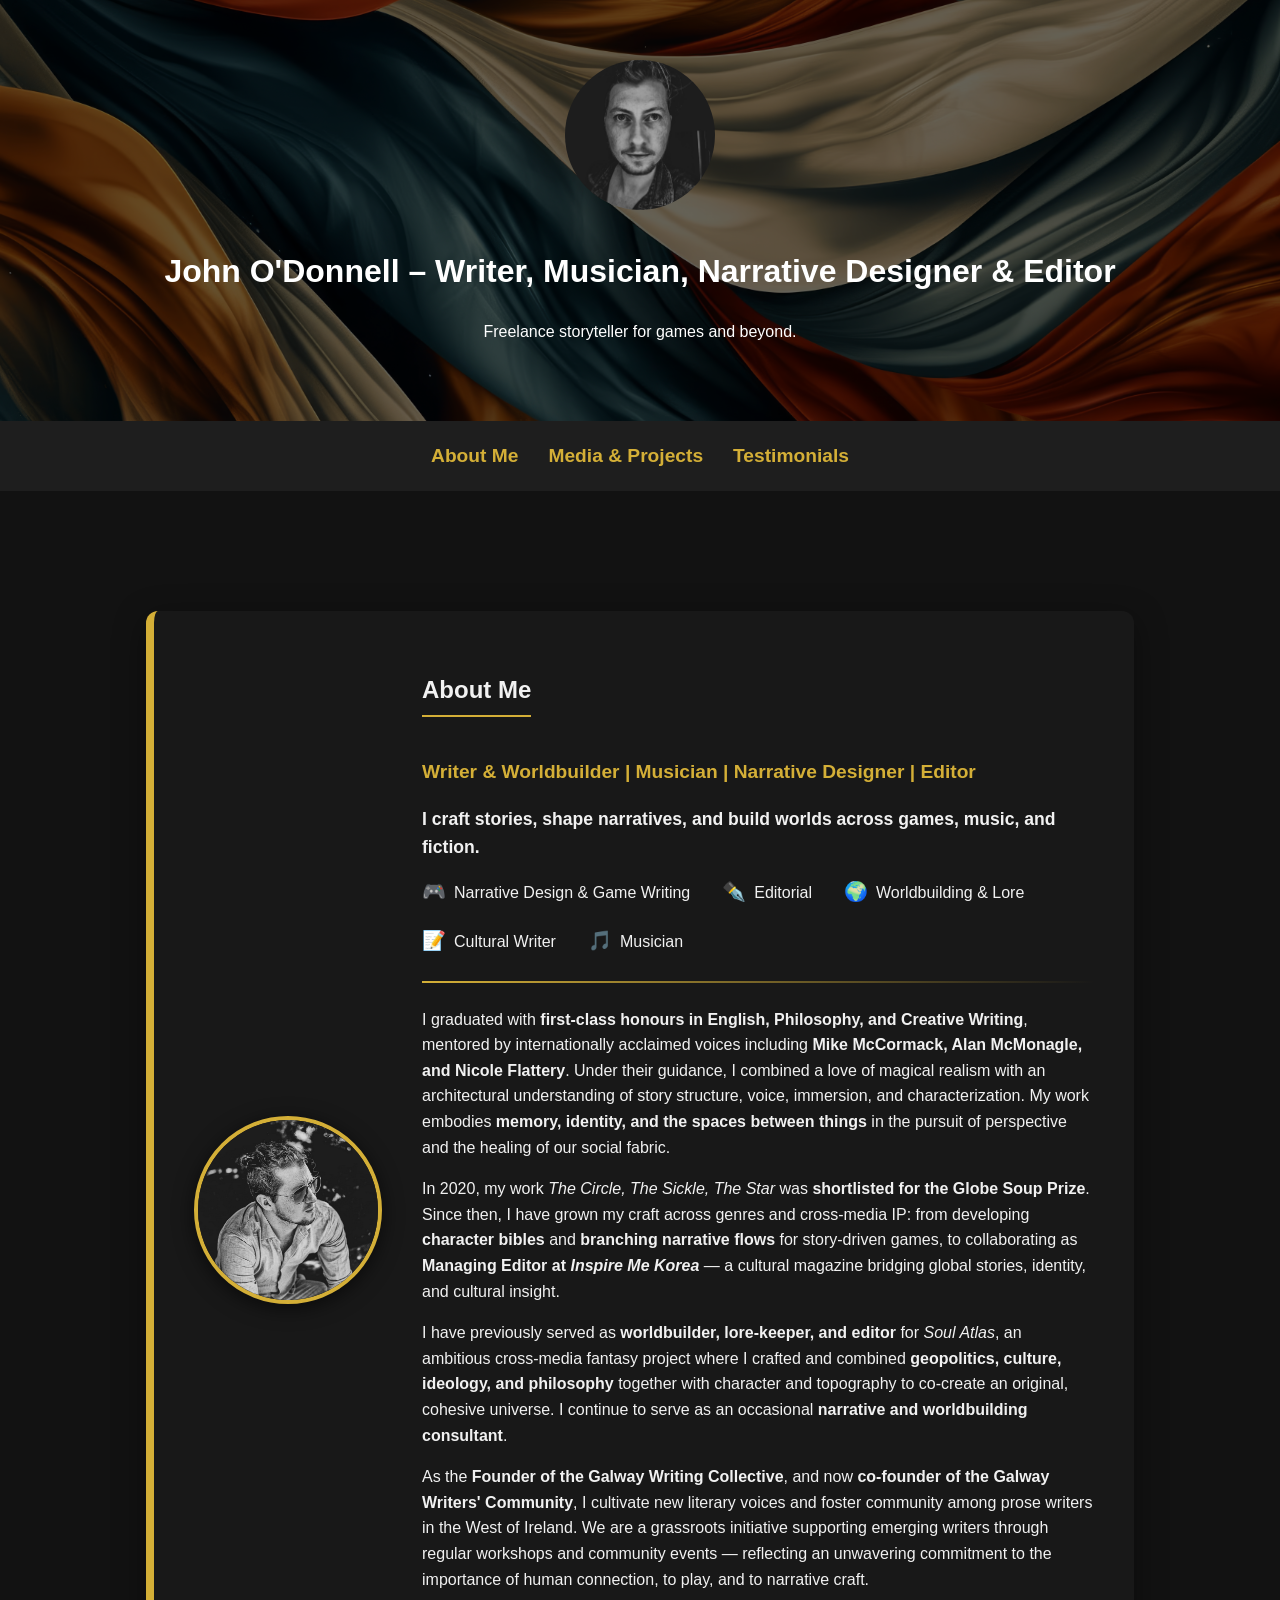
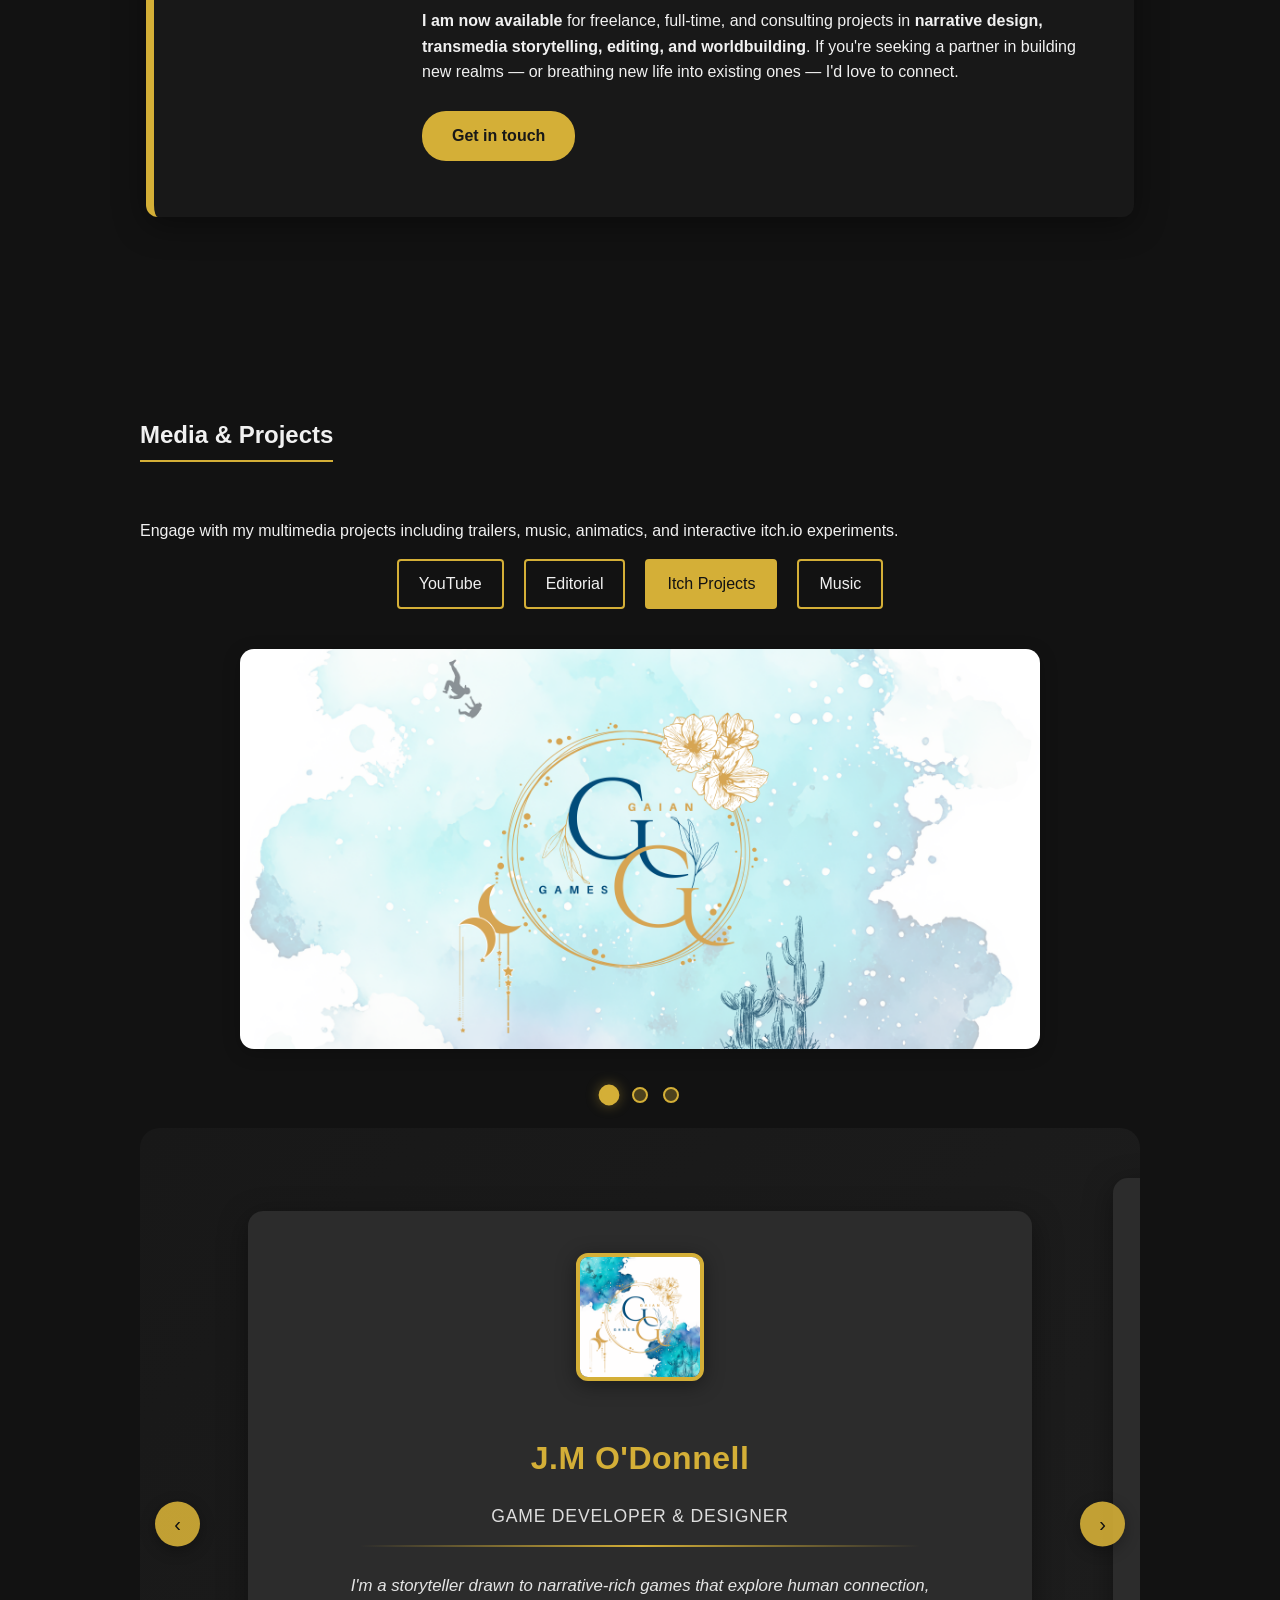
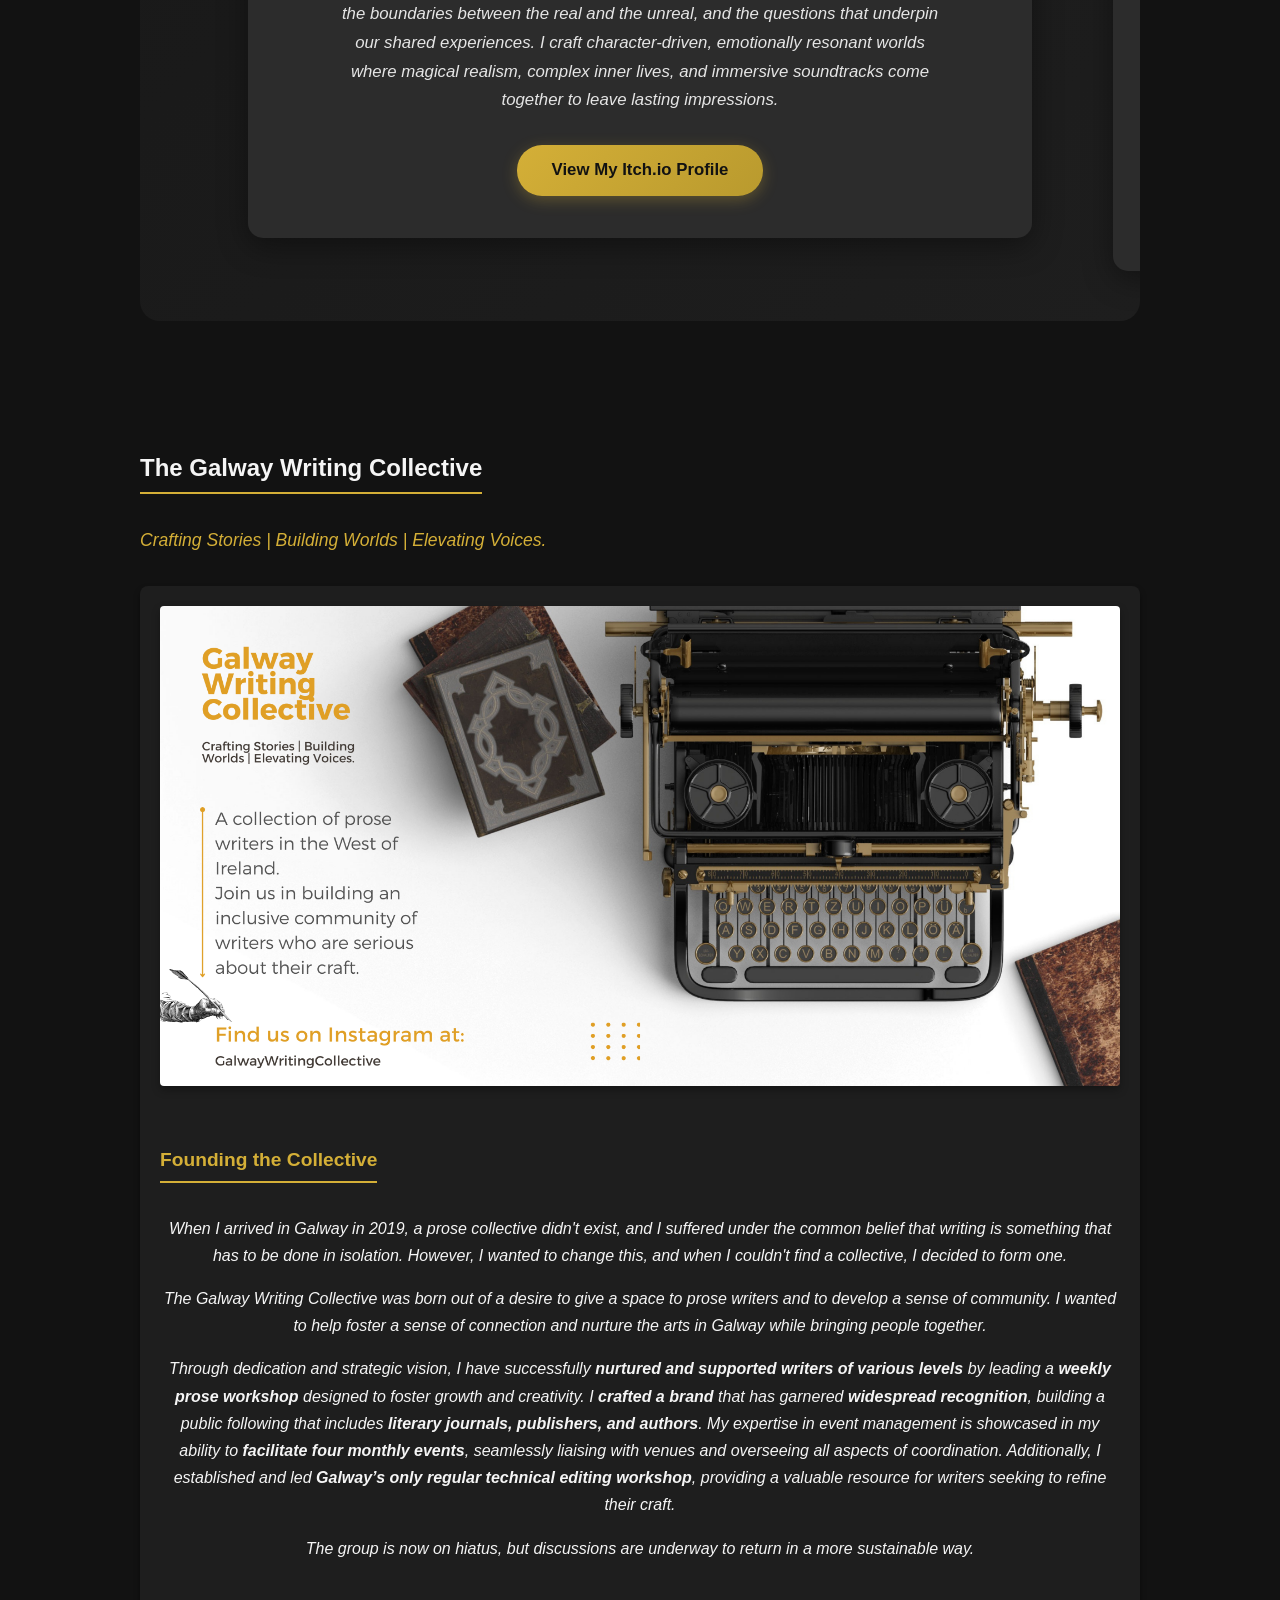
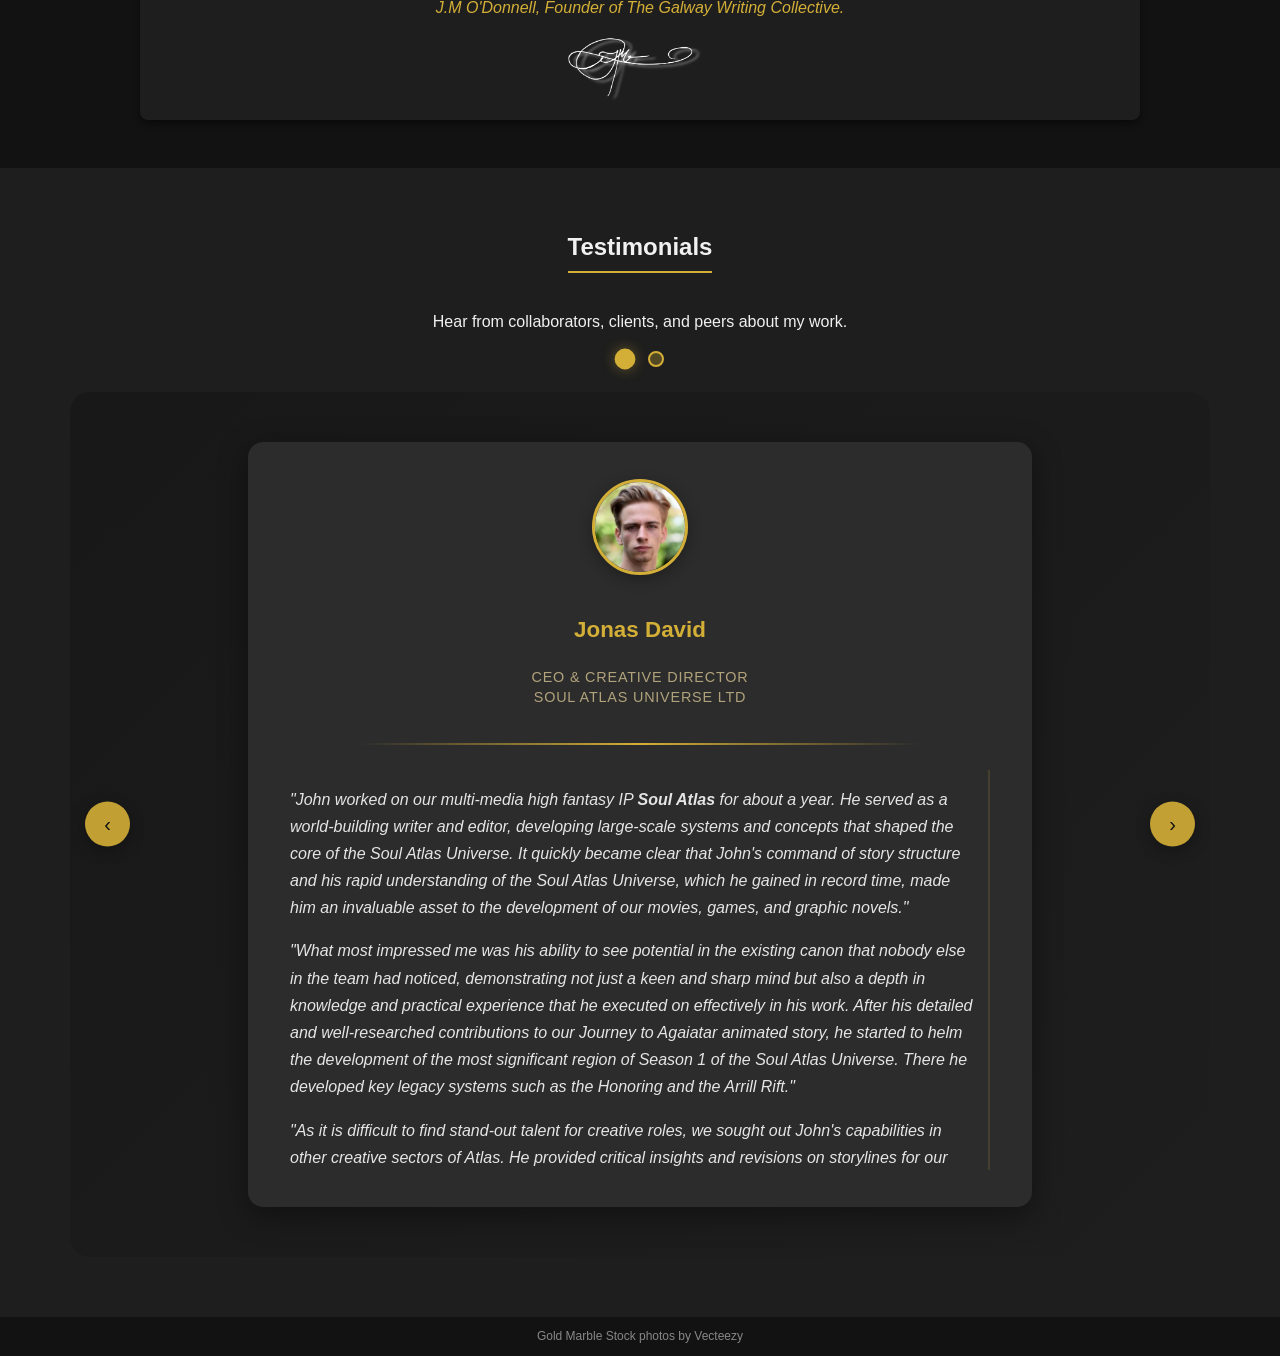
==== index.html @ 4e425b6d "Update index.html" ====
<!DOCTYPE html>
<html lang="en">
<head>
  <link rel="stylesheet" href="styles.css">
  <meta charset="UTF-8">
  <meta name="viewport" content="width=device-width, initial-scale=1">
  <title>John's Creative Portfolio</title>
  <!-- You can add a favicon here if desired -->
  <style>
    /* Global Styles */
    body {
      margin: 0;
      font-family: "Helvetica Neue", Helvetica, Arial, sans-serif;
      background-color: #121212;
      color: #f1f1f1;
      line-height: 1.6;
    }
    a {
      color: #d4af37; /* Gold accent */
      text-decoration: none;
    }
    a:hover {
      text-decoration: underline;
    }
    header {
      background: url('Images/H1.jpeg') no-repeat center center/cover;
      padding: 60px 20px;
      text-align: center;
      color: #fff;
      position: relative;
    }
    header::after {
      content: '';
      display: block;
      position: absolute;
      top: 0;
      right: 0;
      bottom: 0;
      left: 0;
      background: rgba(0,0,0,0.6);
    }
    header h1, header p {
      position: relative;
      z-index: 1;
    }
    nav {
      display: flex;
      justify-content: center;
      gap: 30px;
      padding: 20px;
      background-color: #1e1e1e;
    }
    nav a {
      font-size: 1.2em;
      font-weight: bold;
    }
    section {
      padding: 60px 20px;
    }
    .container {
      max-width: 1000px;
      margin: auto;
    }
    h2 {
      text-align: center;
      margin-bottom: 40px;
      border-bottom: 2px solid #d4af37;
      display: inline-block;
      padding-bottom: 5px;
    }
    /* Grid for showcasing projects */
    .grid {
      display: grid;
      grid-template-columns: repeat(auto-fit, minmax(300px, 1fr));
      gap: 20px;
    }
    .card {
      background-color: #1e1e1e;
      padding: 20px;
      border-radius: 8px;
      box-shadow: 0 4px 6px rgba(0,0,0,0.4);
    }
    .card img {
      max-width: 100%;
      border-radius: 4px;
    }
    /* Tabs for project filtering */
    .tab-container {
      display: flex;
      justify-content: center;
      gap: 20px;
      margin-bottom: 40px;
    }
    .tab {
      padding: 10px 20px;
      border: 2px solid #d4af37;
      border-radius: 4px;
      cursor: pointer;
      background-color: transparent;
    }
    .tab.active {
      background-color: #d4af37;
      color: #121212;
    }
    /* Music section */
    .music {
      text-align: center;
    }
    /* Responsive adjustments */
    @media(max-width: 600px) {
      nav {
        flex-direction: column;
      }
    }
  </style>
</head>
<body>

  <!-- Hero Section -->
  <header>
    <div class="header-content">
      <img src="Images/Headshot3.jpg" alt="John O'Donnell" class="header-photo">
      <div class="text-container">
        <h1>John O'Donnell – Writer, Musician, Narrative Designer & Editor</h1>
        <p>Freelance storyteller for games and beyond.</p>
      </div>
    </div>
  </header>

    <!-- Navigation Menu -->
  <nav>
    <a href="#about-me">About Me</a>
    <a href="#projects">Media & Projects</a>
    <a href="#testimonials">Testimonials</a>
  </nav>

      <!-- Writing Section -->
  

  <!-- Narrative Design Section -->
  

   <!-- Editing Section -->
  

   <!-- About Me Section -->
<section id="about-me">
  <div class="about-container">
    <div class="about-card">
      <div class="about-photo">
        <img src="Images/Headshot2.png" alt="John O'Donnell">
      </div>
      <div class="about-content">
        <h2>
          About Me
        </h2>
        <div class="about-tagline">Writer & Worldbuilder | Musician | Narrative Designer | Editor</div>
        <p class="about-intro">
          <strong>I craft stories, shape narratives, and build worlds across games, music, and fiction.</strong>
        </p>
        <ul class="about-list">
          <li><span class="about-icon">🎮</span> Narrative Design & Game Writing</li>
          <li><span class="about-icon">✒️</span> Editorial</li>
          <li><span class="about-icon">🌍</span> Worldbuilding & Lore</li>
          <li><span class="about-icon">📝</span> Cultural Writer</li>
          <li><span class="about-icon">🎵</span> Musician</li>
        </ul>
        <hr class="about-divider">
            
            

<p>I graduated with <strong>first-class honours in English, Philosophy, and Creative Writing</strong>, mentored by internationally acclaimed voices including <strong>Mike McCormack, Alan McMonagle, and Nicole Flattery</strong>. Under their guidance, I combined a love of magical realism with an architectural understanding of story structure, voice, immersion, and characterization. My work embodies <strong>memory, identity, and the spaces between things</strong> in the pursuit of perspective and the healing of our social fabric.</p>

<p>In 2020, my work <em>The Circle, The Sickle, The Star</em> was <strong>shortlisted for the Globe Soup Prize</strong>. Since then, I have grown my craft across genres and cross-media IP: from developing <strong>character bibles</strong> and <strong>branching narrative flows</strong> for story-driven games, to collaborating as <strong>Managing Editor at <em>Inspire Me Korea</em></strong> — a cultural magazine bridging global stories, identity, and cultural insight.</p>

<p>I have previously served as <strong>worldbuilder, lore-keeper, and editor</strong> for <em>Soul Atlas</em>, an ambitious cross-media fantasy project where I crafted and combined <strong>geopolitics, culture, ideology, and philosophy</strong> together with character and topography to co-create an original, cohesive universe. I continue to serve as an occasional <strong>narrative and worldbuilding consultant</strong>.</p>

<p>As the <strong>Founder of the Galway Writing Collective</strong>, and now <strong>co-founder of the Galway Writers' Community</strong>, I cultivate new literary voices and foster community among prose writers in the West of Ireland. We are a grassroots initiative supporting emerging writers through regular workshops and community events — reflecting an unwavering commitment to the importance of human connection, to play, and to narrative craft.</p>

<p><strong>I am now available</strong> for freelance, full-time, and consulting projects in <strong>narrative design, transmedia storytelling, editing, and worldbuilding</strong>. If you're seeking a partner in building new realms — or breathing new life into existing ones — I'd love to connect.</p>
            <p><a href="mailto:jmvodonnell@gmail.com?subject=Collaboration Inquiry&body=Hi, I'd like to discuss..." class="cta-btn">Get in touch</a></p>
      </div>
    </div>
  </div>
</section>


  <!-- Media & Projects Section -->
<section id="projects">
  <div class="container">
    <h2>Media & Projects</h2>
    <p>Engage with my multimedia projects including trailers, music, animatics, and interactive itch.io experiments.</p>
  
      
    <!-- Tabs for filtering different project types -->
    <div class="tab-container">
      <div class="tab" data-target="youtube">YouTube</div>
      <div class="tab" data-target="editorial">Editorial</div>
      <div class="tab active" data-target="itch">Itch Projects</div>
      <div class="tab" data-target="music">Music</div>
    </div>

    
    

    <!-- Editorial Tab (Hidden by default) -->

<div id="editorial" style="display:none;">
  <div class="editorial-container">
    <div class="editorial-header">
      <h3>Published Works</h3>
      <p class="editorial-subtitle">— Featured articles and magazine contributions —</p>
    </div>
    
    <div class="magazine-rack">
      <!-- Publication 1 -->
      <div class="publication-card">
        <div class="publication-cover">
          <!-- Use a screenshot of your PDF's first page as the cover image -->
          <img src="Images/cafe" alt="Inspire Me Korea Feature" class="cover-image">
          <div class="cover-overlay">
            <span class="view-label">Click to Read</span>
          </div>
        </div>
        <div class="publication-info">
          <h4 class="publication-title">Cultural Insights</h4>
          <p class="publication-magazine">Inspire Me Korea</p>
          <p class="publication-date">2023 Issue</p>
          <p class="publication-excerpt">
            The Cafe Aficionado's Guide to Seoul.
          </p>
          <button class="read-btn" onclick="openPDFModal('https://drive.google.com/file/d/1nbLS0eVukHPrJKzOXMxUZUkrJGcWK3Kp/view')">
            Read Article
          </button>
        </div>
      </div>
      
      <!-- Publication 2 -->
      <div class="publication-card">
        <div class="publication-cover">
          <img src="Images/kpop.png" alt="Magazine Feature" class="cover-image">
          <div class="cover-overlay">
            <span class="view-label">Click to Read</span>
          </div>
        </div>
        <div class="publication-info">
          <h4 class="publication-title">Feature Article</h4>
          <p class="publication-magazine">Inspire Me Korea</p>
          <p class="publication-date">2023 Issue</p>
          <p class="publication-excerpt">
            Exploring Beyond K-POP: A Deep Dive Into Seoul's Modern Music Scene.
          </p>
          <button class="read-btn" onclick="openPDFModal('https://drive.google.com/file/d/1iM7bk5YpftJVKg1hq2mKUd3YoQTS1yja/view')">
            Read Article
          </button>
        </div>
      </div>
      
      <!-- Add more publications as needed -->
    </div>
  </div>
</div>


    
    <!-- Music Tab (Hidden by default) -->
<div id="music" style="display:none;">
  <div class="music-player-container">
    <div class="music-header">
      <h3>Zero Point Natives</h3>
      <a href="https://zeropointnatives.bandcamp.com/" target="_blank" class="bandcamp-link">
        <span>🎵</span>
        <span>Listen on Bandcamp</span>
      </a>
    </div>
    
    <div class="music-player">
      <div class="track-info">
        <div class="album-art" id="albumArt"></div>
        <div class="track-details">
          <div class="track-title" id="trackTitle">Elysium Fields</div>
          <div class="artist-name">J.M O'Donnell</div>
          <div class="track-genre">Electronic • Atmospheric • Video Game Music</div>
        </div>
      </div>
      
      <div class="progress-container">
        <div class="progress-bar" id="progressBar">
          <div class="progress" id="progress"></div>
        </div>
        <div class="time-display">
          <span id="currentTime">0:00</span>
          <span id="duration">0:00</span>
        </div>
      </div>
      
      <div class="controls">
        <button class="control-btn" id="prevBtn">⏮</button>
        <button class="control-btn play-btn" id="playBtn">▶</button>
        <button class="control-btn" id="nextBtn">⏭</button>
        <div class="volume-control">
          <span style="color: #d4af37;">🔊</span>
          <input type="range" class="volume-slider" id="volumeSlider" min="0" max="100" value="70">
        </div>
      </div>
      
      <div class="playlist">
        <div class="playlist-title">Tracklist</div>
        <div class="playlist-item active" data-track="0">
          <span class="playlist-number">01</span>
          <div class="playlist-track-info">
            <div class="playlist-track-title">Elysium Fields</div>
          </div>
          <span class="playlist-track-duration">3:45</span>
        </div>
      </div>
    </div>
  </div>
  
  <!-- Hidden audio element -->
  <audio id="audioPlayer">
    <source src="Music/Elysium Fields Final.wav" type="audio/wav">
    Your browser does not support the audio element.
  </audio>
</div>


    <!-- ITCH.IO SECTION -->
      <div id="itch">
        <!-- Banner stays exactly as is -->
        <div class="itch-banner-row">
          <img class="itch-banner-full" src="Images/GaiusBanner.png" alt="Gaius Banner">
        </div>
        
        <!-- NEW UNIFIED CAROUSEL -->
        <div class="itch-carousel-container">
          <!-- Dots positioned above carousel -->
          <div class="itch-carousel-dots" id="itchDots"></div>
          
          <div class="itch-unified-carousel">
            <div class="itch-carousel-track" id="itchTrack">
              
              <!-- SLIDE 1: Developer Profile -->
              <div class="itch-carousel-slide">
                <div class="itch-profile-card">
                  <div class="profile-content">
                    <img src="Images/Gaius.png" class="profile-avatar" alt="Profile Avatar">
                    <div class="profile-info">
                      <h3 class="profile-name">J.M O'Donnell</h3>
                      <p class="profile-title">Game Developer & Designer</p>
                      <div class="profile-divider"></div>
                      <p class="profile-bio">
                        I'm a storyteller drawn to narrative-rich games that explore human connection, 
                        the boundaries between the real and the unreal, and the questions that underpin 
                        our shared experiences. I craft character-driven, emotionally resonant worlds 
                        where magical realism, complex inner lives, and immersive soundtracks come 
                        together to leave lasting impressions.
                      </p>
                      <a href="https://gaiangames.itch.io/" class="profile-link-btn" target="_blank">
                        View My Itch.io Profile
                      </a>
                    </div>
                  </div>
                </div>
              </div>
              
              <!-- SLIDE 2: Honk! Industries -->
              <div class="itch-carousel-slide">
                <div class="itch-game-card">
                  <h3 class="game-title">Honk! Industries</h3>
                  <img src="Images/HonkIndustries.png" alt="HONK! Industries" class="game-image">
                  <div class="game-divider"></div>
                  <p class="game-description">
                    Welcome to HONK! Industries, the city's most trusted clandestine answer to 
                    crime and anarchy. Here, chaos is capital and absurdity reigns supreme.
                  </p>
                  <a href="https://gaiangames.itch.io/honk-industries" target="_blank" class="game-play-btn">
                    Play on itch.io
                  </a>
                </div>
              </div>
              
              <!-- SLIDE 3: The Lonely Cactus -->
              <div class="itch-carousel-slide">
                <div class="itch-game-card">
                  <h3 class="game-title">The Lonely Cactus</h3>
                  <img src="Images/Cactus.png" alt="The Lonely Cactus" class="game-image">
                  <div class="game-divider"></div>
                  <p class="game-description">
                    The Lonely Cactus is a game about a lonely cactus who just wants to have 
                    some friends. Unfortunately, the only people around are bubbles.
                  </p>
                  <a href="https://sonnyokay16.itch.io/the-lonely-cactus" target="_blank" class="game-play-btn">
                    Play on itch.io
                  </a>
                </div>
              </div>
              
              <!-- Add more game slides here as needed -->
              
            </div>
            
            <!-- Navigation arrows -->
            <button class="itch-carousel-nav prev" id="prevItch">‹</button>
            <button class="itch-carousel-nav next" id="nextItch">›</button>
          </div>
        </div>
      </div>

<!-- YouTube Projects Tab -->
<div id="youtube" style="display:none;">
  <div class="youtube-carousel-container">
    <!-- Dots positioned above carousel -->
    <div class="youtube-dots" id="youtubeDots"></div>
    
    <div class="youtube-carousel">
      <div class="youtube-track" id="youtubeTrack">
        <!-- YouTube Slide 1 -->
        <div class="youtube-slide">
          <div class="youtube-card">
            <h3>Animatics & Trailers</h3>
            <p><strong>Journey to Agaiatar Animatic Short</strong></p>
            <iframe width="100%" height="450" 
                    src="https://www.youtube.com/embed/Y5Wjfa29o9g?si=_Xd50SVSqXSweCQT" 
                    title="YouTube video player" 
                    frameborder="0" 
                    allow="accelerometer; autoplay; clipboard-write; encrypted-media; gyroscope; picture-in-picture; web-share" 
                    referrerpolicy="strict-origin-when-cross-origin" 
                    allowfullscreen>
            </iframe>
          </div>
        </div>
        
        <!-- YouTube Slide 2 -->
        <div class="youtube-slide">
          <div class="youtube-card">
            <h3>Animatics & Trailers</h3>
            <p>A cinematic look at the immersive world of <strong>Soul Atlas.</strong></p>
            <iframe width="100%" height="450" 
                    src="https://www.youtube.com/embed/u3R4_7BjgV8?si=qaILSPL4d0giJh2Q" 
                    title="YouTube video player" 
                    frameborder="0" 
                    allow="accelerometer; autoplay; clipboard-write; encrypted-media; gyroscope; picture-in-picture; web-share" 
                    referrerpolicy="strict-origin-when-cross-origin" 
                    allowfullscreen>
            </iframe>
          </div>
        </div>
        
        <!-- Add more YouTube slides here as needed -->
      </div>
      
      <!-- Navigation buttons -->
      <button class="youtube-nav prev" id="prevYoutube">‹</button>
      <button class="youtube-nav next" id="nextYoutube">›</button>
    </div>
  </div>
</div>
  
</section>



  <!-- Writing Collective Section -->
  <section id="writing-collective">
      <div class="container">   
          <h2>The Galway Writing Collective</h2>
          
          <p class="collective-motto">Crafting Stories | Building Worlds | Elevating Voices.</p> 
    
        
        <div class="grid">
          <div class="card collective-card">
            <!-- Image for the Collective -->
          <img src="Images/GWCBanner.png" alt="Galway Writing Collective Logo" class="collective-image">
          
            <div class="collective-text">
            <h3 class="collective-subheading">Founding the Collective</h3>
            <p>
          When I arrived in Galway in 2019, a prose collective didn't exist, and I suffered under the common belief that writing is something that has to be done in isolation. However, I wanted to change this, and when I couldn't find a collective, I decided to form one.
            </p>
            <p>
              The Galway Writing Collective was born out of a desire to give a space to prose writers and to develop a sense of community. I wanted to help foster a sense of connection and nurture the arts in Galway while bringing people together.
            </p>
  
            <p>
              Through dedication and strategic vision, I have successfully 
              <strong>nurtured and supported writers of various levels</strong> by leading a 
              <strong>weekly prose workshop</strong> designed to foster growth and creativity. 
              I <strong>crafted a brand</strong> that has garnered <strong>widespread recognition</strong>, 
              building a public following that includes <strong>literary journals, publishers, and authors</strong>. 
              My expertise in event management is showcased in my ability to 
              <strong>facilitate four monthly events</strong>, seamlessly liaising with venues 
              and overseeing all aspects of coordination. Additionally, I established and led 
              <strong>Galway’s only regular technical editing workshop</strong>, providing a valuable 
              resource for writers seeking to refine their craft.
            </p>

  
            <p>
              The group is now on hiatus, but discussions are underway to return in a more sustainable way.
            </p>
  
            <p class="signature-credit">J.M O'Donnell, Founder of The Galway Writing Collective.</p>
              <div class="signature-container">
                  <img src="Images/Sign1.png" alt="Signature" class="signature" style="max-width: 150px; filter: brightness(1.5);">
              </div>
          </div>
        </div>
      </div>
    </div>
  </section>



<!-- ====================================== -->
<!-- REPLACE YOUR TESTIMONIALS SECTION HTML WITH THIS -->
<!-- The key change is moving carousel-dots ABOVE the testimonials-carousel div -->
<!-- ====================================== -->

<section id="testimonials" style="background-color:#1e1e1e;">
  <div class="testimonials-container">
    <h2>Testimonials</h2>
    <p>Hear from collaborators, clients, and peers about my work.</p>
    
    <!-- DOTS NOW POSITIONED HERE - ABOVE THE CAROUSEL -->
    <div class="carousel-dots" id="carouselDots"></div>
    
    <div class="testimonials-carousel">
      <div class="testimonials-track" id="testimonialsTrack">
        <!-- Testimonial 1 -->
        <div class="testimonial-slide">
          <div class="testimonial-card">
            <img src="Images/Jonas.jpg" alt="Jonas David">
            <h3 class="testimonial-name">Jonas David</h3>
            <p class="testimonial-company">CEO & Creative Director<br>Soul Atlas Universe LTD</p>
            <div class="testimonial-divider"></div>
            <blockquote>
              <p>
                "John worked on our multi-media high fantasy IP <strong>Soul Atlas</strong> for about a year. He served as a world-building writer and editor, developing large-scale systems and concepts that shaped the core of the Soul Atlas Universe. It quickly became clear that John's command of story structure and his rapid understanding of the Soul Atlas Universe, which he gained in record time, made him an invaluable asset to the development of our movies, games, and graphic novels."
              </p>
              <p>
                "What most impressed me was his ability to see potential in the existing canon that nobody else in the team had noticed, demonstrating not just a keen and sharp mind but also a depth in knowledge and practical experience that he executed on effectively in his work. After his detailed and well-researched contributions to our <em>Journey to Agaiatar</em> animated story, he started to helm the development of the most significant region of Season 1 of the Soul Atlas Universe. There he developed key legacy systems such as the Honoring and the Arrill Rift."
              </p>
              <p>
                "As it is difficult to find stand-out talent for creative roles, we sought out John's capabilities in other creative sectors of Atlas. He provided critical insights and revisions on storylines for our upcoming movies and comic scripts, and provided critical insights on the overall story structure of our upcoming seasons. Throughout, he demonstrated a masterful and well-balanced approach between the principles of story structure, and a creative sensibility that brought a fresh and surprising approach to our world and workflow."
              </p>
              <p>
                "Even though John is not currently with us full-time, we always value the occasions when he returns — if only for a brief narrative consultation or editorial overview — bringing valuable feedback every single time."
              </p>
              <p>
                "Easily one of the most talented, dedicated, professional, and unique writers I know, John is a massive asset to any project he joins. In an industry where quantity is no substitute for quality, having someone like John on board can truly be the difference between failure and success."
              </p>
            </blockquote>
          </div>
        </div>
        
        <!-- Testimonial 2 -->
        <div class="testimonial-slide">
          <div class="testimonial-card">
            <img src="Images/Richard" alt="Richard Naughton">
            <h3 class="testimonial-name">Richard Naughton</h3>
            <p class="testimonial-company">CEO & Creative Director<br>Table Topple</p>
            <div class="testimonial-divider"></div>
            <blockquote>
              <p>"John O'Donnell has been instrumental in helping me overcome creative writing blocks on multiple projects, enabling me to effectively communicate a vision to my team."</p>
              <p>"His infectious excitement about the creative process, his repertoire of tools and his superb listening skills make him easy to recommend to anyone, at any stage of the creative writing process."</p>
              <p>"John is a force multiplier - even if you are not running into trouble, he will help you squeeze every bit of potential out of your ideas."</p>
            </blockquote>
          </div>
        </div>
     
      
      <!-- Navigation buttons -->
      <button class="carousel-nav prev" id="prevTestimonial">‹</button>
      <button class="carousel-nav next" id="nextTestimonial">›</button>
    </div>
  </div>
</section>


           
  
<footer style="text-align: center; font-size: 12px; color: #888; padding: 10px;">
  <a href="https://www.vecteezy.com/free-photos/gold-marble" style="color: #888; text-decoration: none;">
    Gold Marble Stock photos by Vecteezy
  </a>
</footer>

  
<!-- REPLACE YOUR ENTIRE <script> SECTION WITH THIS -->
<script>
document.addEventListener('DOMContentLoaded', function() {
  
  // Tab Switching
  const tabs = document.querySelectorAll('.tab');
  const sections = {
    youtube: document.getElementById('youtube'),
    editorial: document.getElementById('editorial'),
    itch: document.getElementById('itch'),
    music: document.getElementById('music'),
  };

  tabs.forEach(tab => {
    tab.addEventListener('click', () => {
      tabs.forEach(t => t.classList.remove('active'));
      tab.classList.add('active');
      Object.keys(sections).forEach(key => {
        if (key === tab.getAttribute('data-target')) {
          if (key === 'itch') {
            sections[key].style.display = 'block';
          } else {
            sections[key].style.display = key === 'music' ? 'block' : 'grid';
          }
        } else {
          sections[key].style.display = 'none';
        }
      });
    });
  });

  // ====================================
  // MUSIC PLAYER FUNCTIONALITY
  // ====================================
  const audioPlayer = document.getElementById('audioPlayer');
  const playBtn = document.getElementById('playBtn');
  const prevBtn = document.getElementById('prevBtn');
  const nextBtn = document.getElementById('nextBtn');
  const progressBar = document.getElementById('progressBar');
  const progress = document.getElementById('progress');
  const currentTimeEl = document.getElementById('currentTime');
  const durationEl = document.getElementById('duration');
  const volumeSlider = document.getElementById('volumeSlider');
  const albumArt = document.getElementById('albumArt');
  const trackTitle = document.getElementById('trackTitle');
  const playlistItems = document.querySelectorAll('.playlist-item');
  
  // UPDATE THESE WITH YOUR ACTUAL MUSIC FILES
  const tracks = [
    { title: 'Elysium Fields', src: 'Music/Elysium Fields Final.wav', duration: '3:45' },
   
  ];
  
  let currentTrack = 0;
  let isPlaying = false;
  
  // Format time
  function formatTime(seconds) {
    const mins = Math.floor(seconds / 60);
    const secs = Math.floor(seconds % 60);
    return `${mins}:${secs < 10 ? '0' : ''}${secs}`;
  }
  
  // Update progress
  audioPlayer.addEventListener('timeupdate', () => {
    if (audioPlayer.duration) {
      const progressPercent = (audioPlayer.currentTime / audioPlayer.duration) * 100;
      progress.style.width = progressPercent + '%';
      currentTimeEl.textContent = formatTime(audioPlayer.currentTime);
    }
  });
  
  audioPlayer.addEventListener('loadedmetadata', () => {
    durationEl.textContent = formatTime(audioPlayer.duration);
  });
  
  // Play/Pause
  playBtn.addEventListener('click', () => {
    if (isPlaying) {
      audioPlayer.pause();
      playBtn.innerHTML = '▶';
      albumArt.classList.remove('playing');
    } else {
      audioPlayer.play();
      playBtn.innerHTML = '❚❚';
      albumArt.classList.add('playing');
    }
    isPlaying = !isPlaying;
  });
  
  // Progress bar click
  progressBar.addEventListener('click', (e) => {
    const clickX = e.offsetX;
    const width = progressBar.offsetWidth;
    const duration = audioPlayer.duration;
    audioPlayer.currentTime = (clickX / width) * duration;
  });
  
  // Volume control
  volumeSlider.addEventListener('input', () => {
    audioPlayer.volume = volumeSlider.value / 100;
  });
  
  // Load track
  function loadTrack(index) {
    currentTrack = index;
    const track = tracks[index];
    if (track && track.src) {
      audioPlayer.src = track.src;
      trackTitle.textContent = track.title;
      
      // Update playlist active state
      playlistItems.forEach((item, i) => {
        item.classList.toggle('active', i === index);
      });
      
      if (isPlaying) {
        audioPlayer.play();
      }
    }
  }
  
  // Previous/Next
  prevBtn.addEventListener('click', () => {
    currentTrack = currentTrack > 0 ? currentTrack - 1 : tracks.length - 1;
    loadTrack(currentTrack);
  });
  
  nextBtn.addEventListener('click', () => {
    currentTrack = currentTrack < tracks.length - 1 ? currentTrack + 1 : 0;
    loadTrack(currentTrack);
  });
  
  // Playlist clicks
  playlistItems.forEach((item, index) => {
    item.addEventListener('click', () => {
      loadTrack(index);
      if (!isPlaying) {
        playBtn.click();
      }
    });
  });

  // ====================================
// EDITORIAL PDF MODAL JAVASCRIPT
// Add this to your script
// ====================================

// PDF Modal Functions
function openPDFModal(pdfUrl) {
  const modal = document.getElementById('pdfModal');
  const viewer = document.getElementById('pdfViewer');
  const externalLink = document.getElementById('pdfExternalLink');
  
  // Set the PDF URL
  viewer.src = pdfUrl;
  
  // Set external link (convert preview URL to view URL if needed)
  const viewUrl = pdfUrl.replace('/preview', '/view');
  externalLink.href = viewUrl;
  
  // Show modal
  modal.classList.add('active');
  
  // Prevent body scroll when modal is open
  document.body.style.overflow = 'hidden';
}

function closePDFModal() {
  const modal = document.getElementById('pdfModal');
  const viewer = document.getElementById('pdfViewer');
  
  // Hide modal
  modal.classList.remove('active');
  
  // Clear iframe source
  viewer.src = '';
  
  // Restore body scroll
  document.body.style.overflow = 'auto';
}

// Close modal when clicking outside
document.addEventListener('DOMContentLoaded', function() {
  const modal = document.getElementById('pdfModal');
  
  if (modal) {
    modal.addEventListener('click', function(e) {
      if (e.target === modal) {
        closePDFModal();
      }
    });
    
    // Close modal with Escape key
    document.addEventListener('keydown', function(e) {
      if (e.key === 'Escape' && modal.classList.contains('active')) {
        closePDFModal();
      }
    });
  }
  
  // Alternative: Add click handlers to all publication cards
  const publicationCards = document.querySelectorAll('.publication-card');
  publicationCards.forEach(card => {
    const readBtn = card.querySelector('.read-btn');
    if (readBtn) {
      // Prevent card click when clicking the button
      readBtn.addEventListener('click', function(e) {
        e.stopPropagation();
      });
    }
    
    // Optional: Make entire card clickable (not just the button)
    card.addEventListener('click', function() {
      const pdfUrl = this.dataset.pdf;
      if (pdfUrl && !event.target.classList.contains('read-btn')) {
        openPDFModal(pdfUrl);
      }
    });
  });
});

// Optional: Add loading indicator for PDFs
function addPDFLoadingIndicator() {
  const viewer = document.getElementById('pdfViewer');
  if (viewer) {
    viewer.addEventListener('load', function() {
      // Remove loading class when PDF loads
      this.classList.remove('loading');
    });
    
    viewer.addEventListener('loadstart', function() {
      // Add loading class when PDF starts loading
      this.classList.add('loading');
    });
  }
}
  
// ====================================
// TESTIMONIALS CAROUSEL - NO AUTO-ROTATION
// Replace your testimonials carousel JavaScript with this
// ====================================

// TESTIMONIALS CAROUSEL - MANUAL ONLY
const testimonialsTrack = document.getElementById('testimonialsTrack');
const prevTestimonialBtn = document.getElementById('prevTestimonial');
const nextTestimonialBtn = document.getElementById('nextTestimonial');
const dotsContainer = document.getElementById('carouselDots');

// Check if elements exist
if (testimonialsTrack && prevTestimonialBtn && nextTestimonialBtn && dotsContainer) {
  let currentTestimonial = 0;
  let isTransitioning = false;
  const totalTestimonials = document.querySelectorAll('.testimonial-slide').length;

  // Clear any existing dots first
  dotsContainer.innerHTML = '';

  // Create dots
  for (let i = 0; i < totalTestimonials; i++) {
    const dot = document.createElement('div');
    dot.classList.add('dot');
    if (i === 0) dot.classList.add('active');
    dot.addEventListener('click', function() {
      if (!isTransitioning) {
        goToTestimonial(i);
      }
    });
    dotsContainer.appendChild(dot);
  }

  const dots = document.querySelectorAll('.dot');

  function updateTestimonialPosition() {
    if (isTransitioning) return;
    
    isTransitioning = true;
    const offset = -currentTestimonial * 100;
    testimonialsTrack.style.transform = `translateX(${offset}%)`;
    
    // Update dots
    dots.forEach(function(dot, index) {
      if (index === currentTestimonial) {
        dot.classList.add('active');
      } else {
        dot.classList.remove('active');
      }
    });
    
    // Reset transitioning flag after animation completes
    setTimeout(() => {
      isTransitioning = false;
    }, 600);
  }

  function goToTestimonial(index) {
    if (isTransitioning || index === currentTestimonial) return;
    currentTestimonial = index;
    updateTestimonialPosition();
  }

  // Previous button
  prevTestimonialBtn.addEventListener('click', function() {
    if (isTransitioning) return;
    
    if (currentTestimonial > 0) {
      currentTestimonial--;
    } else {
      currentTestimonial = totalTestimonials - 1;
    }
    updateTestimonialPosition();
  });

  // Next button
  nextTestimonialBtn.addEventListener('click', function() {
    if (isTransitioning) return;
    
    if (currentTestimonial < totalTestimonials - 1) {
      currentTestimonial++;
    } else {
      currentTestimonial = 0;
    }
    updateTestimonialPosition();
  });

  // NO AUTO-ROTATION - Removed all setInterval code
}

// ====================================
// YOUTUBE CAROUSEL
// Add this to your script
// ====================================

const youtubeTrack = document.getElementById('youtubeTrack');
const prevYoutubeBtn = document.getElementById('prevYoutube');
const nextYoutubeBtn = document.getElementById('nextYoutube');
const youtubeDotsContainer = document.getElementById('youtubeDots');

// Check if YouTube carousel elements exist
if (youtubeTrack && prevYoutubeBtn && nextYoutubeBtn && youtubeDotsContainer) {
  let currentYoutubeSlide = 0;
  let isYoutubeTransitioning = false;
  const totalYoutubeSlides = document.querySelectorAll('.youtube-slide').length;

  // Clear any existing dots
  youtubeDotsContainer.innerHTML = '';

  // Create dots for YouTube carousel
  for (let i = 0; i < totalYoutubeSlides; i++) {
    const dot = document.createElement('div');
    dot.classList.add('dot');
    if (i === 0) dot.classList.add('active');
    dot.addEventListener('click', function() {
      if (!isYoutubeTransitioning) {
        goToYoutubeSlide(i);
      }
    });
    youtubeDotsContainer.appendChild(dot);
  }

  const youtubeDots = youtubeDotsContainer.querySelectorAll('.dot');

  function updateYoutubePosition() {
    if (isYoutubeTransitioning) return;
    
    isYoutubeTransitioning = true;
    const offset = -currentYoutubeSlide * 100;
    youtubeTrack.style.transform = `translateX(${offset}%)`;
    
    // Update dots
    youtubeDots.forEach(function(dot, index) {
      if (index === currentYoutubeSlide) {
        dot.classList.add('active');
      } else {
        dot.classList.remove('active');
      }
    });
    
    // Reset transitioning flag
    setTimeout(() => {
      isYoutubeTransitioning = false;
    }, 600);
  }

  function goToYoutubeSlide(index) {
    if (isYoutubeTransitioning || index === currentYoutubeSlide) return;
    currentYoutubeSlide = index;
    updateYoutubePosition();
  }

  // Previous button for YouTube
  prevYoutubeBtn.addEventListener('click', function() {
    if (isYoutubeTransitioning) return;
    
    if (currentYoutubeSlide > 0) {
      currentYoutubeSlide--;
    } else {
      currentYoutubeSlide = totalYoutubeSlides - 1;
    }
    updateYoutubePosition();
  });

  // Next button for YouTube
  nextYoutubeBtn.addEventListener('click', function() {
    if (isYoutubeTransitioning) return;
    
    if (currentYoutubeSlide < totalYoutubeSlides - 1) {
      currentYoutubeSlide++;
    } else {
      currentYoutubeSlide = 0;
    }
    updateYoutubePosition();
  });

  // NO AUTO-ROTATION for YouTube carousel either
}

  // ====================================
// ITCH CAROUSEL JAVASCRIPT
// Add this to your script, inside the DOMContentLoaded event listener
// ====================================

// ITCH CAROUSEL
const itchTrack = document.getElementById('itchTrack');
const prevItchBtn = document.getElementById('prevItch');
const nextItchBtn = document.getElementById('nextItch');
const itchDotsContainer = document.getElementById('itchDots');

// Check if Itch carousel elements exist
if (itchTrack && prevItchBtn && nextItchBtn && itchDotsContainer) {
  let currentItchSlide = 0;
  let isItchTransitioning = false;
  const totalItchSlides = document.querySelectorAll('.itch-carousel-slide').length;

  // Clear any existing dots
  itchDotsContainer.innerHTML = '';

  // Create dots for Itch carousel
  for (let i = 0; i < totalItchSlides; i++) {
    const dot = document.createElement('div');
    dot.classList.add('dot');
    if (i === 0) dot.classList.add('active');
    dot.addEventListener('click', function() {
      if (!isItchTransitioning) {
        goToItchSlide(i);
      }
    });
    itchDotsContainer.appendChild(dot);
  }

  const itchDots = itchDotsContainer.querySelectorAll('.dot');

  function updateItchPosition() {
    if (isItchTransitioning) return;
    
    isItchTransitioning = true;
    const offset = -currentItchSlide * 100;
    itchTrack.style.transform = `translateX(${offset}%)`;
    
    // Update dots
    itchDots.forEach(function(dot, index) {
      if (index === currentItchSlide) {
        dot.classList.add('active');
      } else {
        dot.classList.remove('active');
      }
    });
    
    // Reset transitioning flag after animation
    setTimeout(() => {
      isItchTransitioning = false;
    }, 600);
  }

  function goToItchSlide(index) {
    if (isItchTransitioning || index === currentItchSlide) return;
    currentItchSlide = index;
    updateItchPosition();
  }

  // Previous button for Itch
  prevItchBtn.addEventListener('click', function() {
    if (isItchTransitioning) return;
    
    if (currentItchSlide > 0) {
      currentItchSlide--;
    } else {
      currentItchSlide = totalItchSlides - 1;
    }
    updateItchPosition();
  });

  // Next button for Itch
  nextItchBtn.addEventListener('click', function() {
    if (isItchTransitioning) return;
    
    if (currentItchSlide < totalItchSlides - 1) {
      currentItchSlide++;
    } else {
      currentItchSlide = 0;
    }
    updateItchPosition();
  });

  // NO AUTO-ROTATION - Manual navigation only
}
  
});
</script>

</body>
</html>
---- styles.css ----
/* ==================== */
/* CSS CUSTOM PROPERTIES FOR CONSISTENCY */
/* ==================== */
:root {
  --gold-primary: #d4af37;
  --gold-hover: #ffd700;
  --gold-muted: #b99a2e;
  --dark-primary: #181818;
  --dark-secondary: #1e1e1e;
  --dark-card: #2c2c2c;
  --text-light: #f1f1f1;
  --text-muted: #888;
  --transition-speed: 0.3s;
}

/* ==================== */
/* ABOUT ME SECTION */
/* ==================== */
#about-me .about-container {
  display: flex;
  justify-content: center;
  align-items: center;
  padding: 60px 0;
}

#about-me .about-divider {
  border: 0;
  height: 2px;
  background: linear-gradient(to right, var(--gold-primary), transparent);
  margin: 24px 0;
}

#about-me .about-card {
  display: flex;
  flex-direction: row;
  background: var(--dark-primary);
  border-left: 8px solid var(--gold-primary);
  border-radius: 12px;
  box-shadow: 0 8px 32px rgba(0,0,0,0.4);
  padding: 40px;
  max-width: 900px;
  gap: 40px;
  align-items: center;
  transition: all var(--transition-speed);
}

#about-me .about-photo img {
  width: 180px;
  height: 180px;
  object-fit: cover;
  border-radius: 50%;
  border: 4px solid var(--gold-primary);
  box-shadow: 0 4px 20px rgba(0,0,0,0.6);
  background: #232323;
}

#about-me .about-content {
  flex: 1;
}

#about-me .gold-highlight {
  color: var(--gold-primary);
  letter-spacing: 2px;
}

#about-me .about-tagline {
  font-size: 1.2em;
  color: var(--gold-primary);
  margin-bottom: 8px;
  font-weight: bold;
}

#about-me .about-intro {
  font-size: 1.1em;
  margin-bottom: 16px;
}

#about-me .about-list {
  list-style: none;
  padding: 0;
  margin: 0 0 18px 0;
  display: flex;
  flex-wrap: wrap;
  gap: 18px 32px;
}

#about-me .about-list li {
  font-size: 1em;
  display: flex;
  align-items: center;
}

#about-me .about-icon {
  margin-right: 8px;
  font-size: 1.2em;
}

#about-me .cta-btn {
  margin-top: 10px;
  display: inline-block;
  padding: 12px 30px;
  background: var(--gold-primary);
  color: var(--dark-primary);
  border-radius: 24px;
  font-weight: bold;
  text-decoration: none;
  transition: background 0.2s, color 0.2s;
}

#about-me .cta-btn:hover {
  background: var(--gold-muted);
  color: #fff;
}

#about-me .about-card:hover {
  box-shadow: 0 0 24px 10px rgba(255, 215, 0, 0.27);
  border-color: var(--gold-hover);
  transform: translateY(-5px) scale(1.015);
}

@media (max-width: 800px) {
  #about-me .about-card {
    flex-direction: column;
    gap: 24px;
    padding: 24px;
    align-items: flex-start;
  }

  #about-me .about-photo img {
    margin-bottom: 12px;
  }
}

/* ==================== */
/* TESTIMONIALS SECTION */
/* ==================== */
#testimonials {
  background-color: var(--dark-secondary);
  color: var(--text-light);
  padding: 60px 20px;
  text-align: center;
}

#testimonials h2 {
  text-align: center;
  margin: 0 auto 20px auto;
  border-bottom: 2px solid var(--gold-primary);
  display: inline-block;
  padding-bottom: 5px;
  color: var(--text-light);
}

#testimonials > p {
  text-align: center;
  margin-bottom: 10px;
  color: var(--text-muted);
  font-size: 1.1em;
  font-style: italic;
  position: relative;
  display: inline-block;
  padding: 0 30px;
}

.testimonials-container {
  max-width: 1200px;
  margin: 0 auto;
  position: relative;
}

.carousel-dots {
  display: flex;
  justify-content: center;
  gap: 15px;
  margin-bottom: 25px;
  margin-top: 15px;
  padding: 0;
  position: relative;
  z-index: 50;
}

.dot {
  width: 12px;
  height: 12px;
  border-radius: 50%;
  background: rgba(212, 175, 55, 0.3);
  border: 2px solid var(--gold-primary);
  cursor: pointer;
  transition: all var(--transition-speed);
}

.dot.active {
  background: var(--gold-primary);
  transform: scale(1.3);
  box-shadow: 0 0 10px rgba(212, 175, 55, 0.4);
}

.dot:hover {
  background: rgba(212, 175, 55, 0.6);
}

.testimonials-carousel {
  position: relative;
  overflow: hidden;
  border-radius: 20px;
  background: linear-gradient(135deg, var(--dark-primary), var(--dark-secondary));
  padding: 50px 70px;
  margin: 0 auto;
  max-width: 1000px;
  min-height: auto;
}

.testimonials-track {
  display: flex;
  transition: transform 0.6s cubic-bezier(0.4, 0, 0.2, 1);
  align-items: stretch;
  width: 100%;
}

.testimonial-slide {
  min-width: 100%;
  max-width: 100%;
  display: flex;
  justify-content: center;
  align-items: center;
  padding: 0;
  flex-shrink: 0;
}

.testimonial-card {
  background-color: var(--dark-card);
  padding: 35px 40px;
  border-radius: 15px;
  box-shadow: 0 8px 30px rgba(0,0,0,0.4);
  text-align: center;
  width: 90%;
  max-width: 700px;
  border: 2px solid transparent;
  transition: all var(--transition-speed);
  position: relative;
  margin: 0 auto;
  display: flex;
  flex-direction: column;
}

.testimonial-card:hover {
  box-shadow: 0 0 40px 15px rgba(255,215,0,0.3);
  border-color: var(--gold-hover);
  transform: scale(1.02);
}

.testimonial-card img {
  width: 90px;
  height: 90px;
  border-radius: 50%;
  object-fit: cover;
  margin: 0 auto 15px auto;
  border: 3px solid var(--gold-primary);
  box-shadow: 0 4px 15px rgba(0,0,0,0.3);
}

.testimonial-name {
  font-size: 1.4em;
  color: var(--gold-primary);
  margin-bottom: 5px;
}

.testimonial-company {
  color: #b8a980;
  margin-bottom: 20px;
  font-size: 0.9em;
  font-weight: 500;
  letter-spacing: 0.8px;
  text-transform: uppercase;
  line-height: 1.4;
  opacity: 0.95;
}

.testimonial-divider {
  width: 80%;
  height: 2px;
  background: linear-gradient(90deg, transparent, var(--gold-primary), transparent);
  margin: 15px auto 25px auto;
}

.testimonial-card blockquote {
  margin: 0;
  font-style: italic;
  color: #e5e5e5;
  line-height: 1.8;
  position: relative;
  font-size: 1em;
  text-align: left;
  max-height: 400px;
  overflow-y: auto;
  padding-right: 15px;
  scrollbar-width: thin;
  scrollbar-color: var(--gold-primary) rgba(255, 255, 255, 0.1);
  border-right: 2px solid rgba(212, 175, 55, 0.15);
}

.testimonial-card blockquote::-webkit-scrollbar {
  width: 8px;
  display: block !important;
}

.testimonial-card blockquote::-webkit-scrollbar-track {
  background: rgba(255, 255, 255, 0.1);
  border-radius: 4px;
  border: 1px solid rgba(212, 175, 55, 0.2);
}

.testimonial-card blockquote::-webkit-scrollbar-thumb {
  background: linear-gradient(180deg, var(--gold-primary), var(--gold-muted));
  border-radius: 4px;
  box-shadow: inset 0 0 3px rgba(0, 0, 0, 0.3);
}

.testimonial-card blockquote::-webkit-scrollbar-thumb:hover {
  background: linear-gradient(180deg, var(--gold-hover), var(--gold-primary));
}

.testimonial-card blockquote p {
  margin-bottom: 15px;
  text-align: left;
  line-height: 1.7;
}

.testimonial-card blockquote p:last-child {
  margin-bottom: 0;
}

.carousel-nav {
  position: absolute;
  top: 50%;
  transform: translateY(-50%);
  background: rgba(212, 175, 55, 0.9);
  color: #121212;
  border: none;
  width: 45px;
  height: 45px;
  border-radius: 50%;
  font-size: 20px;
  cursor: pointer;
  transition: all var(--transition-speed);
  display: flex;
  align-items: center;
  justify-content: center;
  z-index: 100;
  box-shadow: 0 4px 15px rgba(0,0,0,0.3);
}

.carousel-nav:hover {
  background: var(--gold-hover);
  transform: translateY(-50%) scale(1.1);
  box-shadow: 0 6px 20px rgba(212, 175, 55, 0.5);
}

.carousel-nav.prev {
  left: 15px;
}

.carousel-nav.next {
  right: 15px;
}

/* ==================== */
/* HEADER SECTION */
/* ==================== */
.header-content {
  display: flex;
  align-items: center;
  justify-content: center;
  flex-direction: column;
  position: relative;
  z-index: 1;
}

.header-photo {
  width: 150px;
  height: 150px;
  border-radius: 50%;
  object-fit: cover;
  margin-bottom: 15px;
}

.text-container {
  text-align: center;
}

/* ==================== */
/* PROJECTS SECTION */
/* ==================== */
#projects .grid .card:hover {
  box-shadow: 0 0 20px 7px rgba(255, 215, 0, 0.21);
  border-color: var(--gold-hover);
  transform: translateY(-5px) scale(1.0125);
  transition: box-shadow 0.2s, border-color 0.2s, transform 0.18s;
}

/* ==================== */
/* WRITING COLLECTIVE SECTION */
/* ==================== */
#writing-collective {
  background-color: #121212;
  padding: 3rem 1.5rem;
  color: #f5f5f5;
}

.collective-motto {
  font-size: 1.1em;
  font-style: italic;
  color: var(--gold-primary);
  margin-top: -0.5rem;
  margin-bottom: 2rem;
  text-align: left;
}

.collective-subheading {
  font-size: 1.4em;
  color: var(--gold-primary);
  border-bottom: 2px solid var(--gold-primary);
  display: inline-block;
  padding-bottom: 0.3rem;
  margin-bottom: 1rem;
}

.collective-text p {
  font-size: 1em;
  font-style: italic;
  line-height: 1.7;
  margin-bottom: 1rem;
  text-align: center;
}

.collective-text h3 {
  font-size: 1.2em;
  color: var(--gold-primary);
}

.collective-text ul {
  text-align: center;
  font-style: italic;
  list-style-position: inside;
}

.collective-text h2 {
  color: var(--gold-hover);
  font-size: 2em;
  margin-bottom: 1rem;
  text-align: center;
}

.collective-image {
  width: 100%;
  max-width: 600px;
  height: auto;
  border-radius: 10px;
  margin: 0 auto 2rem auto;
  box-shadow: 0 4px 8px rgba(0,0,0,0.3);
}

/* FIXED: Corrected signature-credit CSS */
.signature-credit {
  color: var(--gold-primary) !important;
  font-style: italic;
  margin-top: 2rem;
  text-align: center;
}

.signature-container {
  text-align: center !important;
}

.signature-container .signature {
  display: block;
  max-width: 250px;
  margin: 1rem auto 0;
  filter: brightness(1.3) sepia(1) saturate(2) hue-rotate(15deg);
}

#writing-collective .card.collective-card:hover {
  box-shadow: 0 0 24px 10px rgba(255, 215, 0, 0.28);
  border-color: var(--gold-hover);
  transform: translateY(-6px) scale(1.02);
  transition: box-shadow 0.2s, border-color 0.2s, transform 0.18s;
}

/* ==================== */
/* ITCH CAROUSEL SECTION */
/* ==================== */
.itch-banner-row {
  width: 100%;
  text-align: center;
  margin-bottom: 24px;
}

.itch-banner-full {
  display: inline-block;
  width: 100%;
  max-width: 800px;
  height: auto;
  border-radius: 14px;
  box-shadow: 0 4px 18px rgba(0,0,0,0.22);
  object-fit: contain;
  background: var(--dark-primary);
}

.itch-carousel-container {
  max-width: 1000px;
  margin: 30px auto 0 auto;
  position: relative;
}

.itch-carousel-dots {
  display: flex;
  justify-content: center;
  gap: 15px;
  margin-bottom: 25px;
  margin-top: 15px;
  padding: 0;
  position: relative;
  z-index: 50;
}

.itch-carousel-dots .dot {
  width: 12px;
  height: 12px;
  border-radius: 50%;
  background: rgba(212, 175, 55, 0.3);
  border: 2px solid var(--gold-primary);
  cursor: pointer;
  transition: all var(--transition-speed);
}

.itch-carousel-dots .dot.active {
  background: var(--gold-primary);
  transform: scale(1.3);
  box-shadow: 0 0 10px rgba(212, 175, 55, 0.4);
}

.itch-carousel-dots .dot:hover {
  background: rgba(212, 175, 55, 0.6);
}

.itch-unified-carousel {
  position: relative;
  overflow: hidden;
  border-radius: 20px;
  background: linear-gradient(135deg, var(--dark-primary), var(--dark-secondary));
  padding: 50px 70px;
  margin: 0 auto;
  min-height: 500px;
  display: flex;
  align-items: center;
}

.itch-carousel-track {
  display: flex;
  transition: transform 0.6s cubic-bezier(0.4, 0, 0.2, 1);
  align-items: stretch;
  width: 100%;
}

.itch-carousel-slide {
  min-width: 100%;
  max-width: 100%;
  display: flex;
  justify-content: center;
  align-items: center;
  padding: 0;
  flex-shrink: 0;
}

.itch-profile-card {
  background-color: var(--dark-card);
  padding: 40px;
  border-radius: 15px;
  box-shadow: 0 8px 30px rgba(0,0,0,0.4);
  width: 90%;
  max-width: 700px;
  border: 2px solid transparent;
  transition: all var(--transition-speed);
  margin: 0 auto;
}

.itch-profile-card:hover {
  box-shadow: 0 0 40px 15px rgba(255,215,0,0.3);
  border-color: var(--gold-hover);
  transform: scale(1.02);
}

.profile-content {
  display: flex;
  flex-direction: column;
  align-items: center;
  text-align: center;
}

.profile-avatar {
  width: 120px;
  height: 120px;
  border-radius: 12px;
  border: 4px solid var(--gold-primary);
  object-fit: cover;
  box-shadow: 0 4px 20px rgba(0,0,0,0.4);
  margin-bottom: 20px;
}

.profile-info {
  width: 100%;
}

.profile-name {
  color: var(--gold-primary);
  font-size: 2em;
  font-weight: 700;
  margin-bottom: 8px;
  letter-spacing: 0.5px;
}

.profile-title {
  color: var(--text-light);
  font-size: 1.1em;
  margin-bottom: 15px;
  opacity: 0.9;
  letter-spacing: 0.8px;
  text-transform: uppercase;
}

.profile-divider {
  width: 80%;
  height: 2px;
  background: linear-gradient(90deg, transparent, var(--gold-primary), transparent);
  margin: 15px auto 25px auto;
}

.profile-bio {
  color: #e5e5e5;
  font-size: 1.05em;
  line-height: 1.7;
  margin-bottom: 30px;
  font-style: italic;
  max-width: 600px;
  margin-left: auto;
  margin-right: auto;
}

.profile-link-btn {
  display: inline-block;
  background: linear-gradient(135deg, var(--gold-primary), var(--gold-muted));
  color: #121212;
  padding: 12px 35px;
  border-radius: 25px;
  font-weight: bold;
  text-decoration: none;
  transition: all var(--transition-speed);
  box-shadow: 0 4px 15px rgba(212, 175, 55, 0.3);
  font-size: 1.05em;
}

.profile-link-btn:hover {
  transform: translateY(-3px);
  box-shadow: 0 6px 25px rgba(212, 175, 55, 0.5);
  background: linear-gradient(135deg, var(--gold-hover), var(--gold-primary));
}

.itch-game-card {
  background-color: var(--dark-card);
  padding: 35px;
  border-radius: 15px;
  box-shadow: 0 8px 30px rgba(0,0,0,0.4);
  width: 90%;
  max-width: 700px;
  border: 2px solid transparent;
  transition: all var(--transition-speed);
  margin: 0 auto;
  text-align: center;
}

.itch-game-card:hover {
  box-shadow: 0 0 40px 15px rgba(255,215,0,0.3);
  border-color: var(--gold-hover);
  transform: scale(1.02);
}

.game-title {
  color: var(--gold-primary);
  font-size: 1.8em;
  font-weight: 700;
  margin-bottom: 25px;
  letter-spacing: 0.5px;
}

.game-image {
  width: 100%;
  max-width: 500px;
  height: 280px;
  object-fit: cover;
  border-radius: 10px;
  box-shadow: 0 4px 20px rgba(0,0,0,0.4);
  border: 2px solid rgba(212, 175, 55, 0.2);
  margin-bottom: 25px;
}

.game-divider {
  width: 80%;
  height: 2px;
  background: linear-gradient(90deg, transparent, var(--gold-primary), transparent);
  margin: 0 auto 25px auto;
}

.game-description {
  color: #e5e5e5;
  font-size: 1.1em;
  line-height: 1.7;
  margin-bottom: 30px;
  font-style: italic;
  max-width: 500px;
  margin-left: auto;
  margin-right: auto;
}

.game-play-btn {
  display: inline-block;
  background: linear-gradient(135deg, var(--gold-primary), var(--gold-muted));
  color: #121212;
  padding: 14px 40px;
  border-radius: 25px;
  font-weight: bold;
  text-decoration: none;
  transition: all var(--transition-speed);
  box-shadow: 0 4px 15px rgba(212, 175, 55, 0.3);
  font-size: 1.1em;
  letter-spacing: 0.5px;
}

.game-play-btn:hover {
  transform: translateY(-3px);
  box-shadow: 0 6px 25px rgba(212, 175, 55, 0.5);
  background: linear-gradient(135deg, var(--gold-hover), var(--gold-primary));
}

.itch-carousel-nav {
  position: absolute;
  top: 50%;
  transform: translateY(-50%);
  background: rgba(212, 175, 55, 0.9);
  color: #121212;
  border: none;
  width: 45px;
  height: 45px;
  border-radius: 50%;
  font-size: 20px;
  cursor: pointer;
  transition: all var(--transition-speed);
  display: flex;
  align-items: center;
  justify-content: center;
  z-index: 100;
  box-shadow: 0 4px 15px rgba(0,0,0,0.3);
}

.itch-carousel-nav:hover {
  background: var(--gold-hover);
  transform: translateY(-50%) scale(1.1);
  box-shadow: 0 6px 20px rgba(212, 175, 55, 0.5);
}

.itch-carousel-nav.prev {
  left: 15px;
}

.itch-carousel-nav.next {
  right: 15px;
}

.itch-intro-card,
.itch-games-grid {
  display: none !important;
}

/* ==================== */
/* ENHANCED NAVIGATION */
/* ==================== */
nav a {
  transition: color 0.3s, transform 0.2s;
}

nav a:hover {
  color: var(--gold-hover);
  transform: translateY(-2px);
  text-decoration: none;
}

.tab {
  transition: all 0.3s;
  color: var(--text-light);
}

.tab:hover {
  background-color: rgba(212, 175, 55, 0.1);
  transform: translateY(-2px);
}

/* ==================== */
/* MUSIC PLAYER */
/* ==================== */
#music {
  display: none;
}

.music-player-container {
  max-width: 900px;
  margin: 0 auto;
  padding: 20px;
}

.music-header {
  text-align: center;
  margin-bottom: 40px;
}

.music-header h3 {
  color: var(--gold-primary);
  font-size: 2em;
  margin-bottom: 10px;
  font-weight: 700;
  letter-spacing: 1px;
}

.bandcamp-link {
  display: inline-flex;
  align-items: center;
  gap: 10px;
  padding: 10px 20px;
  background: linear-gradient(135deg, var(--gold-primary), var(--gold-muted));
  color: #121212;
  border-radius: 25px;
  font-weight: bold;
  transition: all 0.3s;
  box-shadow: 0 4px 15px rgba(212, 175, 55, 0.3);
}

.bandcamp-link:hover {
  transform: translateY(-3px);
  box-shadow: 0 6px 25px rgba(212, 175, 55, 0.5);
  text-decoration: none;
}

.music-player {
  background: linear-gradient(135deg, var(--dark-secondary), var(--dark-primary));
  border: 2px solid var(--gold-primary);
  border-radius: 20px;
  padding: 30px;
  box-shadow: 0 10px 40px rgba(0,0,0,0.5), inset 0 1px 0 rgba(212, 175, 55, 0.2);
  position: relative;
  overflow: hidden;
}

.music-player::before {
  content: '';
  position: absolute;
  top: -50%;
  right: -50%;
  width: 200%;
  height: 200%;
  background: radial-gradient(circle, rgba(212, 175, 55, 0.05) 0%, transparent 70%);
  animation: pulse 15s infinite;
}

@keyframes pulse {
  0%, 100% { transform: translate(0, 0) scale(1); }
  50% { transform: translate(-20%, -20%) scale(1.1); }
}

@keyframes rotate {
  from { transform: rotate(0deg); }
  to { transform: rotate(360deg); }
}

.track-info {
  display: flex;
  align-items: center;
  gap: 25px;
  margin-bottom: 30px;
  position: relative;
  z-index: 1;
}

.album-art {
  width: 120px;
  height: 120px;
  background: linear-gradient(135deg, var(--gold-primary), var(--gold-muted));
  border-radius: 15px;
  display: flex;
  align-items: center;
  justify-content: center;
  box-shadow: 0 8px 25px rgba(0,0,0,0.4);
  position: relative;
  overflow: hidden;
  animation: rotate 20s linear infinite paused;
}

.album-art.playing {
  animation-play-state: running;
}

.album-art::after {
  content: '♪';
  font-size: 50px;
  color: rgba(18, 18, 18, 0.3);
}

.track-details {
  flex: 1;
}

.track-title {
  font-size: 1.6em;
  color: var(--gold-primary);
  margin-bottom: 5px;
  font-weight: 700;
}

.artist-name {
  font-size: 1.1em;
  color: var(--text-muted);
  margin-bottom: 10px;
}

.track-genre {
  display: inline-block;
  padding: 4px 12px;
  background: rgba(212, 175, 55, 0.1);
  border: 1px solid var(--gold-primary);
  border-radius: 15px;
  font-size: 0.9em;
  color: var(--gold-primary);
}

.progress-container {
  margin-bottom: 25px;
  position: relative;
  z-index: 1;
}

.progress-bar {
  width: 100%;
  height: 8px;
  background: rgba(255, 255, 255, 0.1);
  border-radius: 10px;
  overflow: hidden;
  cursor: pointer;
  position: relative;
}

.progress {
  height: 100%;
  background: linear-gradient(90deg, var(--gold-primary), var(--gold-hover));
  border-radius: 10px;
  width: 0%;
  transition: width 0.1s;
  box-shadow: 0 0 10px rgba(212, 175, 55, 0.5);
}

.time-display {
  display: flex;
  justify-content: space-between;
  margin-top: 8px;
  font-size: 0.9em;
  color: var(--text-muted);
}

.controls {
  display: flex;
  justify-content: center;
  align-items: center;
  gap: 20px;
  position: relative;
  z-index: 1;
}

.control-btn {
  background: rgba(212, 175, 55, 0.1);
  border: 2px solid var(--gold-primary);
  border-radius: 50%;
  width: 50px;
  height: 50px;
  display: flex;
  align-items: center;
  justify-content: center;
  cursor: pointer;
  transition: all 0.3s;
  color: var(--gold-primary);
  font-size: 18px;
}

.control-btn.play-btn {
  width: 70px;
  height: 70px;
  font-size: 24px;
  background: linear-gradient(135deg, var(--gold-primary), var(--gold-muted));
  color: #121212;
  box-shadow: 0 5px 20px rgba(212, 175, 55, 0.4);
}

.control-btn:hover {
  transform: scale(1.1);
  box-shadow: 0 0 20px rgba(212, 175, 55, 0.6);
}

.control-btn.play-btn:hover {
  transform: scale(1.15);
  box-shadow: 0 8px 30px rgba(212, 175, 55, 0.6);
}

.volume-control {
  display: flex;
  align-items: center;
  gap: 10px;
  position: relative;
  z-index: 1;
}

.volume-slider {
  width: 100px;
  height: 6px;
  -webkit-appearance: none;
  appearance: none;
  background: rgba(255, 255, 255, 0.1);
  border-radius: 5px;
  outline: none;
}

.volume-slider::-webkit-slider-thumb {
  -webkit-appearance: none;
  appearance: none;
  width: 16px;
  height: 16px;
  background: var(--gold-primary);
  border-radius: 50%;
  cursor: pointer;
  box-shadow: 0 2px 10px rgba(212, 175, 55, 0.5);
}

.volume-slider::-moz-range-thumb {
  width: 16px;
  height: 16px;
  background: var(--gold-primary);
  border-radius: 50%;
  cursor: pointer;
  box-shadow: 0 2px 10px rgba(212, 175, 55, 0.5);
}

.playlist {
  margin-top: 30px;
  border-top: 1px solid rgba(212, 175, 55, 0.3);
  padding-top: 20px;
}

.playlist-title {
  color: var(--gold-primary);
  font-size: 1.2em;
  margin-bottom: 15px;
  font-weight: 600;
}

.playlist-item {
  display: flex;
  align-items: center;
  padding: 12px;
  background: rgba(255, 255, 255, 0.02);
  border-radius: 10px;
  margin-bottom: 10px;
  cursor: pointer;
  transition: all 0.3s;
  border: 1px solid transparent;
}

.playlist-item:hover {
  background: rgba(212, 175, 55, 0.1);
  border-color: var(--gold-primary);
  transform: translateX(5px);
}

.playlist-item.active {
  background: rgba(212, 175, 55, 0.2);
  border-color: var(--gold-primary);
}

.playlist-number {
  color: var(--text-muted);
  margin-right: 15px;
  font-size: 0.9em;
}

.playlist-track-info {
  flex: 1;
}

.playlist-track-title {
  color: var(--text-light);
  font-weight: 500;
}

.playlist-track-duration {
  color: var(--text-muted);
  font-size: 0.9em;
  margin-left: auto;
}

/* ==================== */
/* YOUTUBE CAROUSEL */
/* ==================== */
#youtube {
  display: none;
}

.youtube-carousel-container {
  max-width: 1000px;
  margin: 0 auto;
  position: relative;
}

.youtube-dots {
  display: flex;
  justify-content: center;
  gap: 15px;
  margin-bottom: 25px;
  margin-top: 15px;
  padding: 0;
}

.youtube-dots .dot {
  width: 12px;
  height: 12px;
  border-radius: 50%;
  background: rgba(212, 175, 55, 0.3);
  border: 2px solid var(--gold-primary);
  cursor: pointer;
  transition: all 0.3s;
}

.youtube-dots .dot.active {
  background: var(--gold-primary);
  transform: scale(1.3);
  box-shadow: 0 0 10px rgba(212, 175, 55, 0.4);
}

.youtube-dots .dot:hover {
  background: rgba(212, 175, 55, 0.6);
}

.youtube-carousel {
  position: relative;
  overflow: hidden;
  border-radius: 20px;
  background: linear-gradient(135deg, var(--dark-primary), var(--dark-secondary));
  padding: 50px 70px;
  margin: 0 auto;
}

.youtube-track {
  display: flex;
  transition: transform 0.6s cubic-bezier(0.4, 0, 0.2, 1);
  align-items: stretch;
  width: 100%;
}

.youtube-slide {
  min-width: 100%;
  max-width: 100%;
  display: flex;
  justify-content: center;
  align-items: center;
  padding: 0;
  flex-shrink: 0;
}

.youtube-card {
  background-color: var(--dark-secondary);
  padding: 30px;
  border-radius: 15px;
  box-shadow: 0 8px 30px rgba(0,0,0,0.4);
  width: 90%;
  max-width: 800px;
  border: 2px solid transparent;
  transition: all 0.3s;
  margin: 0 auto;
}

.youtube-card:hover {
  box-shadow: 0 0 40px 15px rgba(255,215,0,0.3);
  border-color: var(--gold-hover);
  transform: scale(1.02);
}

.youtube-card h3 {
  color: var(--gold-primary);
  margin-bottom: 15px;
  text-align: center;
  font-size: 1.4em;
}

.youtube-card p {
  text-align: center;
  margin-bottom: 20px;
  color: #e5e5e5;
}

.youtube-card iframe {
  width: 100%;
  height: 450px;
  border-radius: 10px;
  border: 2px solid rgba(212, 175, 55, 0.2);
}

.youtube-nav {
  position: absolute;
  top: 50%;
  transform: translateY(-50%);
  background: rgba(212, 175, 55, 0.9);
  color: #121212;
  border: none;
  width: 45px;
  height: 45px;
  border-radius: 50%;
  font-size: 20px;
  cursor: pointer;
  transition: all 0.3s;
  display: flex;
  align-items: center;
  justify-content: center;
  z-index: 100;
  box-shadow: 0 4px 15px rgba(0,0,0,0.3);
}

.youtube-nav:hover {
  background: var(--gold-hover);
  transform: translateY(-50%) scale(1.1);
  box-shadow: 0 6px 20px rgba(212, 175, 55, 0.5);
}

.youtube-nav.prev {
  left: 15px;
}

.youtube-nav.next {
  right: 15px;
}

/* ==================== */
/* RESPONSIVE STYLES */
/* ==================== */
@media(max-width: 768px) {
  .testimonials-carousel {
    padding: 40px 50px;
  }
  
  .testimonial-card {
    width: 95%;
    padding: 25px 25px;
  }
  
  .testimonial-card blockquote {
    font-size: 0.95em;
  }
  
  .carousel-nav,
  .youtube-nav,
  .itch-carousel-nav {
    width: 35px;
    height: 35px;
    font-size: 16px;
  }
  
  .carousel-nav.prev,
  .youtube-nav.prev,
  .itch-carousel-nav.prev {
    left: 5px;
  }
  
  .carousel-nav.next,
  .youtube-nav.next,
  .itch-carousel-nav.next {
    right: 5px;
  }
  
  .youtube-carousel {
    padding: 40px 50px;
  }
  
  .youtube-card iframe {
    height: 300px;
  }
  
  .itch-unified-carousel {
    padding: 40px 50px;
    min-height: 450px;
  }
  
  .itch-profile-card,
  .itch-game-card {
    width: 95%;
    padding: 25px;
  }
  
  .profile-avatar {
    width: 100px;
    height: 100px;
  }
  
  .game-image {
    height: 200px;
  }
  
  .playlist {
    display: none;
  }
  
  .track-info {
    flex-direction: column;
    text-align: center;
  }
  
  .album-art {
    margin: 0 auto;
  }
}

@media(max-width: 480px) {
  .testimonials-carousel {
    padding: 35px 40px;
  }
  
  .testimonial-card {
    padding: 20px;
  }
  
  .testimonial-card img {
    width: 70px;
    height: 70px;
  }
}

@media (max-width: 700px) {
  .itch-intro-card { 
    max-width: 98vw; 
  }
  
  .itch-profile-flex { 
    flex-direction: column; 
    align-items: center; 
  }
  
  .itch-avatar-col { 
    border-right: none; 
    border-bottom: 2px solid #252525; 
    padding-bottom: 14px; 
    justify-content: center; 
  }
  
  .itch-bio-col { 
    border-radius: 0 0 16px 16px; 
    padding: 18px 10px; 
    align-items: center; 
    text-align: center; 
    min-height: 0; 
  }
}

@media (max-width: 900px) {
  .itch-games-grid {
    grid-template-columns: 1fr;
    gap: 18px;
    padding: 22px 4vw;
  }
}

/* Hide old testimonials grid if it exists */
.testimonials-grid {
  display: none !important;
}

/* ====================================== */
/* EDITORIAL CLEAN REDESIGN - REPLACE PREVIOUS EDITORIAL STYLES WITH THIS */
/* ====================================== */

#editorial {
  display: none; /* Hidden by default, shown by tab */
  overflow: hidden; /* Prevent overflow into next section */
  position: relative;
}

.editorial-container {
  max-width: 1200px;
  margin: 0 auto;
  padding: 20px;
}

.editorial-header {
  text-align: center;
  margin-bottom: 40px;
}

.editorial-header h3 {
  color: #d4af37;
  font-size: 2em;
  margin-bottom: 10px;
  font-weight: 700;
  letter-spacing: 1px;
}

.editorial-subtitle {
  color: #888;
  font-size: 1.1em;
  font-style: italic;
  position: relative;
  display: inline-block;
  padding: 0 30px;
}

.editorial-subtitle::before,
.editorial-subtitle::after {
  content: "—";
  position: absolute;
  color: #d4af37;
  opacity: 0.5;
}

.editorial-subtitle::before {
  left: 0;
}

.editorial-subtitle::after {
  right: 0;
}

/* Clean Grid Layout */
.magazine-rack {
  display: grid;
  grid-template-columns: repeat(auto-fit, minmax(300px, 1fr));
  gap: 30px;
  margin-bottom: 40px; /* Ensure space before next section */
}

/* Clean Publication Cards - No 3D Effect */
.publication-card {
  position: relative;
  background: linear-gradient(135deg, #1e1e1e, #181818);
  border-radius: 12px;
  overflow: hidden; /* Keep content contained */
  transition: all 0.3s ease;
  cursor: pointer;
  border: 2px solid transparent;
  box-shadow: 0 4px 15px rgba(0,0,0,0.4);
  display: flex;
  flex-direction: column;
}

.publication-card:hover {
  transform: translateY(-5px); /* Simple lift, no rotation */
  box-shadow: 0 0 30px 10px rgba(212, 175, 55, 0.2);
  border-color: #d4af37;
}

/* Cover Section - Cleaner Design */
.publication-cover {
  position: relative;
  width: 100%;
  height: 250px;
  background: #2c2c2c;
  overflow: hidden;
  border-bottom: 2px solid rgba(212, 175, 55, 0.2);
}

.cover-image {
  width: 100%;
  height: 100%;
  object-fit: cover;
  transition: transform 0.3s;
}

.publication-card:hover .cover-image {
  transform: scale(1.05);
}

/* Placeholder if no image */
.publication-cover:not(:has(.cover-image)) {
  background: linear-gradient(135deg, #2c2c2c, #383838);
  display: flex;
  align-items: center;
  justify-content: center;
}

.publication-cover:not(:has(.cover-image))::after {
  content: "📄";
  font-size: 50px;
  opacity: 0.3;
}

/* Cover Overlay - Simplified */
.cover-overlay {
  position: absolute;
  top: 0;
  left: 0;
  right: 0;
  bottom: 0;
  background: linear-gradient(180deg, rgba(0,0,0,0.1) 0%, rgba(0,0,0,0.8) 100%);
  display: flex;
  align-items: flex-end;
  justify-content: center;
  padding: 15px;
  opacity: 0;
  transition: opacity 0.3s;
}

.publication-card:hover .cover-overlay {
  opacity: 1;
}

.view-label {
  color: #d4af37;
  font-weight: bold;
  font-size: 1em;
  text-transform: uppercase;
  letter-spacing: 1px;
}

/* Publication Info - Contained within card */
.publication-info {
  padding: 20px;
  text-align: center;
  flex-grow: 1;
  display: flex;
  flex-direction: column;
  justify-content: space-between;
}

.publication-title {
  color: #d4af37;
  font-size: 1.3em;
  margin-bottom: 8px;
  font-weight: 700;
}

.publication-magazine {
  color: #f1f1f1;
  font-size: 1em;
  margin-bottom: 5px;
  font-weight: 500;
  text-transform: uppercase;
  letter-spacing: 0.5px;
}

.publication-date {
  color: #888;
  font-size: 0.9em;
  font-style: italic;
  margin-bottom: 15px;
}

/* Excerpt - Always visible */
.publication-excerpt {
  color: #e5e5e5;
  font-size: 0.95em;
  line-height: 1.5;
  margin-bottom: 20px;
  font-style: italic;
  padding: 15px 0;
  border-top: 1px solid rgba(212, 175, 55, 0.2);
}

/* Read Button - Always visible */
.read-btn {
  background: linear-gradient(135deg, #d4af37, #b99a2e);
  color: #121212;
  padding: 10px 25px;
  border: none;
  border-radius: 20px;
  font-weight: bold;
  cursor: pointer;
  transition: all 0.3s;
  font-size: 1em;
  align-self: center;
}

.read-btn:hover {
  background: linear-gradient(135deg, #ffd700, #d4af37);
  transform: scale(1.05);
  box-shadow: 0 5px 20px rgba(212, 175, 55, 0.4);
}

/* PDF Modal - Keep as is, it works well */
.pdf-modal {
  display: none;
  position: fixed;
  top: 0;
  left: 0;
  width: 100%;
  height: 100%;
  background: rgba(0,0,0,0.9);
  z-index: 1000;
  animation: fadeIn 0.3s;
}

.pdf-modal.active {
  display: flex;
  align-items: center;
  justify-content: center;
}

@keyframes fadeIn {
  from { opacity: 0; }
  to { opacity: 1; }
}

.pdf-modal-content {
  background: linear-gradient(135deg, #1e1e1e, #181818);
  width: 90%;
  max-width: 1000px;
  height: 85vh;
  border-radius: 15px;
  display: flex;
  flex-direction: column;
  box-shadow: 0 20px 60px rgba(0,0,0,0.8);
  border: 2px solid #d4af37;
  animation: slideUp 0.3s;
}

@keyframes slideUp {
  from { 
    transform: translateY(50px);
    opacity: 0;
  }
  to {
    transform: translateY(0);
    opacity: 1;
  }
}

.pdf-modal-header {
  display: flex;
  justify-content: space-between;
  align-items: center;
  padding: 20px 30px;
  border-bottom: 2px solid rgba(212, 175, 55, 0.2);
}

.pdf-modal-header h3 {
  color: #d4af37;
  font-size: 1.4em;
  margin: 0;
}

.close-modal {
  background: none;
  border: none;
  color: #d4af37;
  font-size: 36px;
  cursor: pointer;
  transition: all 0.3s;
  width: 40px;
  height: 40px;
  display: flex;
  align-items: center;
  justify-content: center;
  border-radius: 50%;
}

.close-modal:hover {
  background: rgba(212, 175, 55, 0.1);
  transform: rotate(90deg);
}

.pdf-viewer-container {
  flex: 1;
  padding: 20px;
  overflow: hidden;
}

.pdf-viewer-container iframe {
  width: 100%;
  height: 100%;
  border-radius: 8px;
  border: 1px solid rgba(212, 175, 55, 0.2);
}

.pdf-modal-footer {
  padding: 15px 30px;
  border-top: 2px solid rgba(212, 175, 55, 0.2);
  text-align: center;
}

.external-link-btn {
  display: inline-block;
  color: #d4af37;
  text-decoration: none;
  padding: 8px 20px;
  border: 1px solid #d4af37;
  border-radius: 20px;
  transition: all 0.3s;
  font-size: 0.95em;
}

.external-link-btn:hover {
  background: rgba(212, 175, 55, 0.1);
  box-shadow: 0 0 15px rgba(212, 175, 55, 0.3);
}

/* Responsive */
@media (max-width: 768px) {
  .magazine-rack {
    grid-template-columns: 1fr;
    gap: 20px;
  }
  
  .pdf-modal-content {
    width: 95%;
    height: 90vh;
  }
}
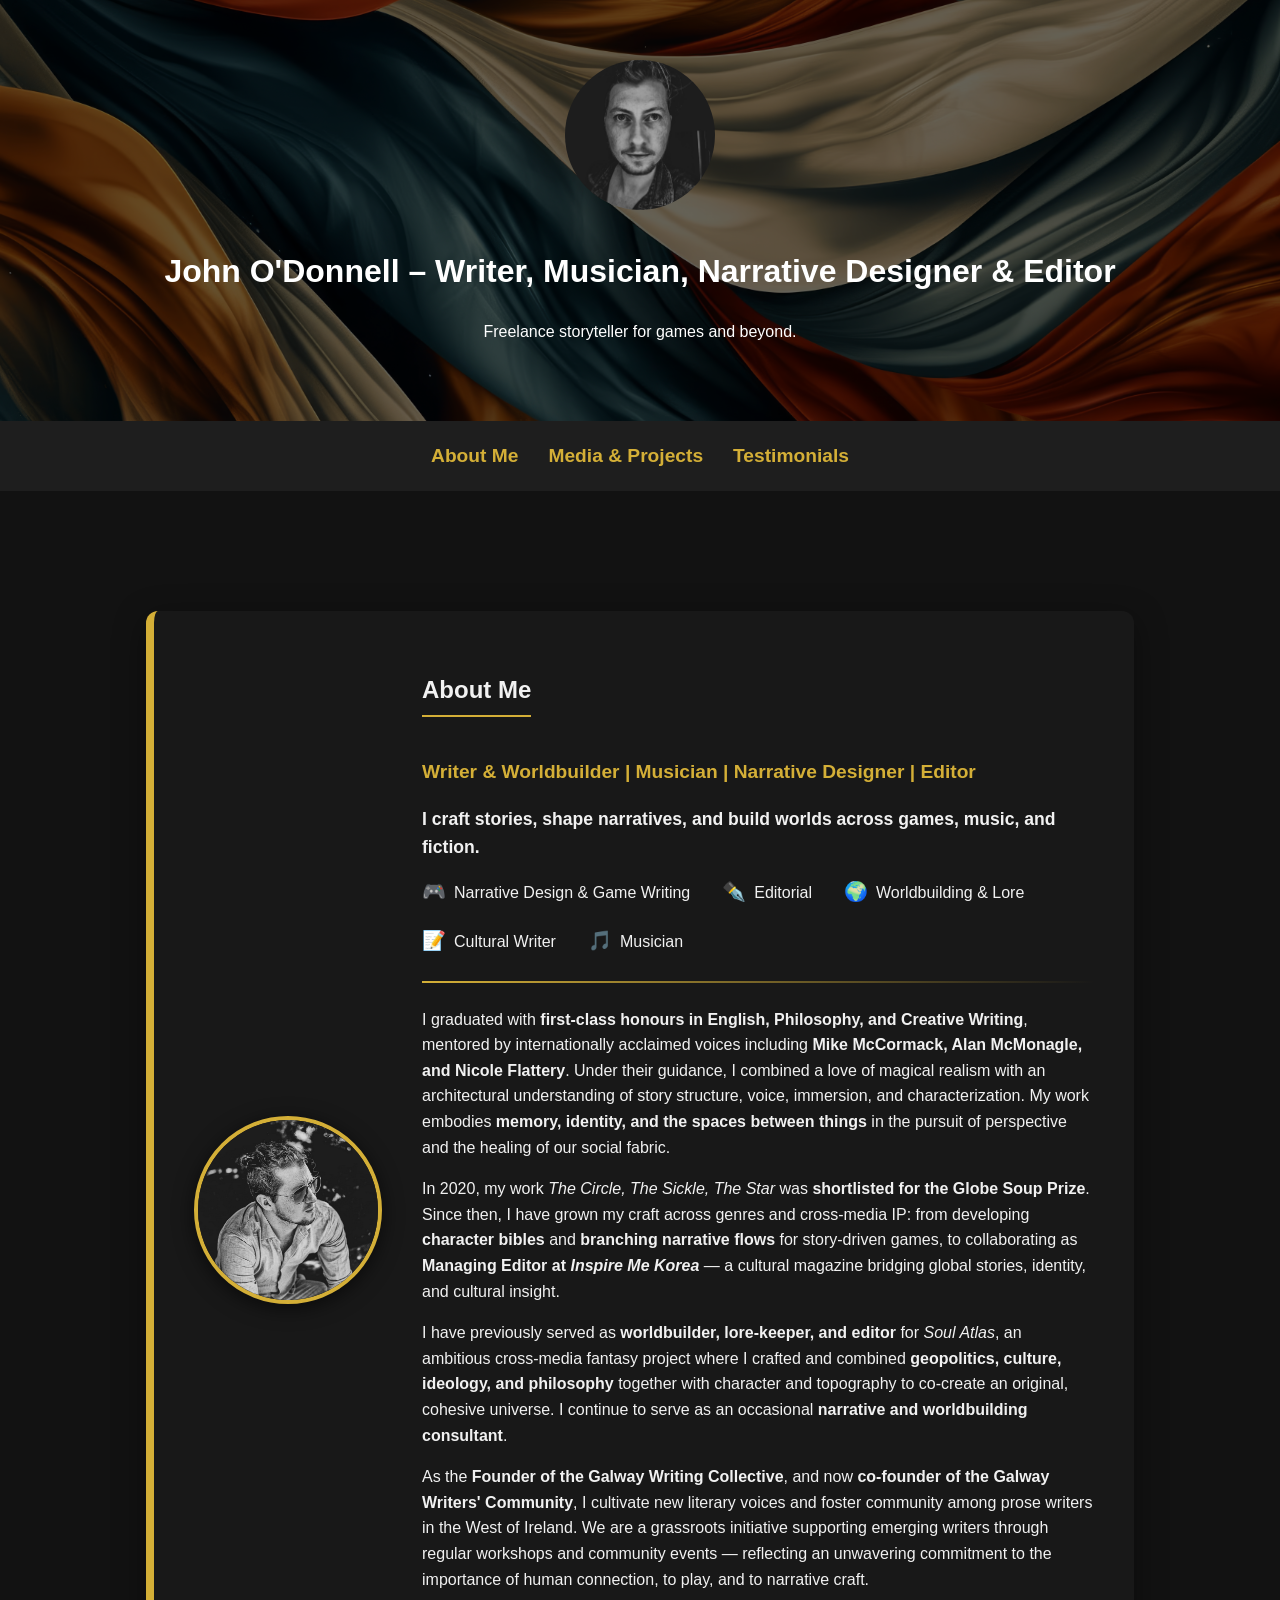
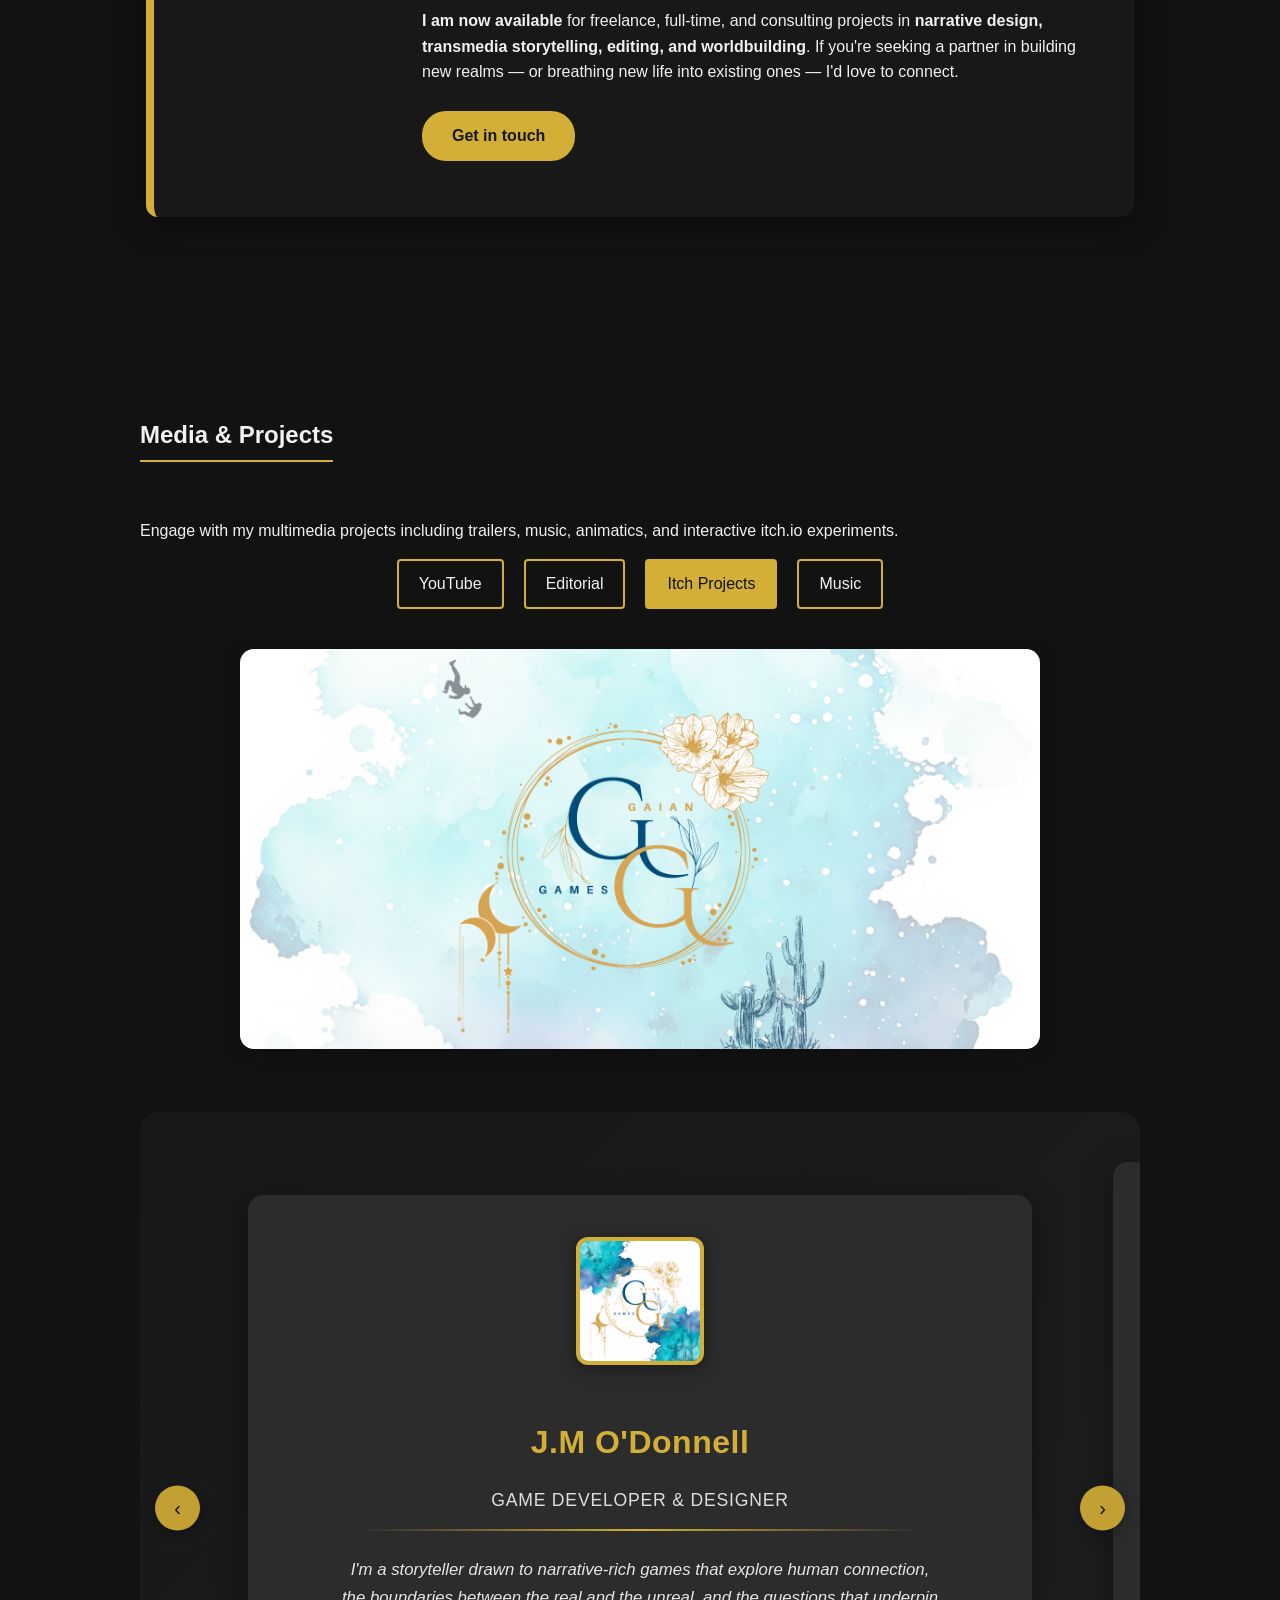
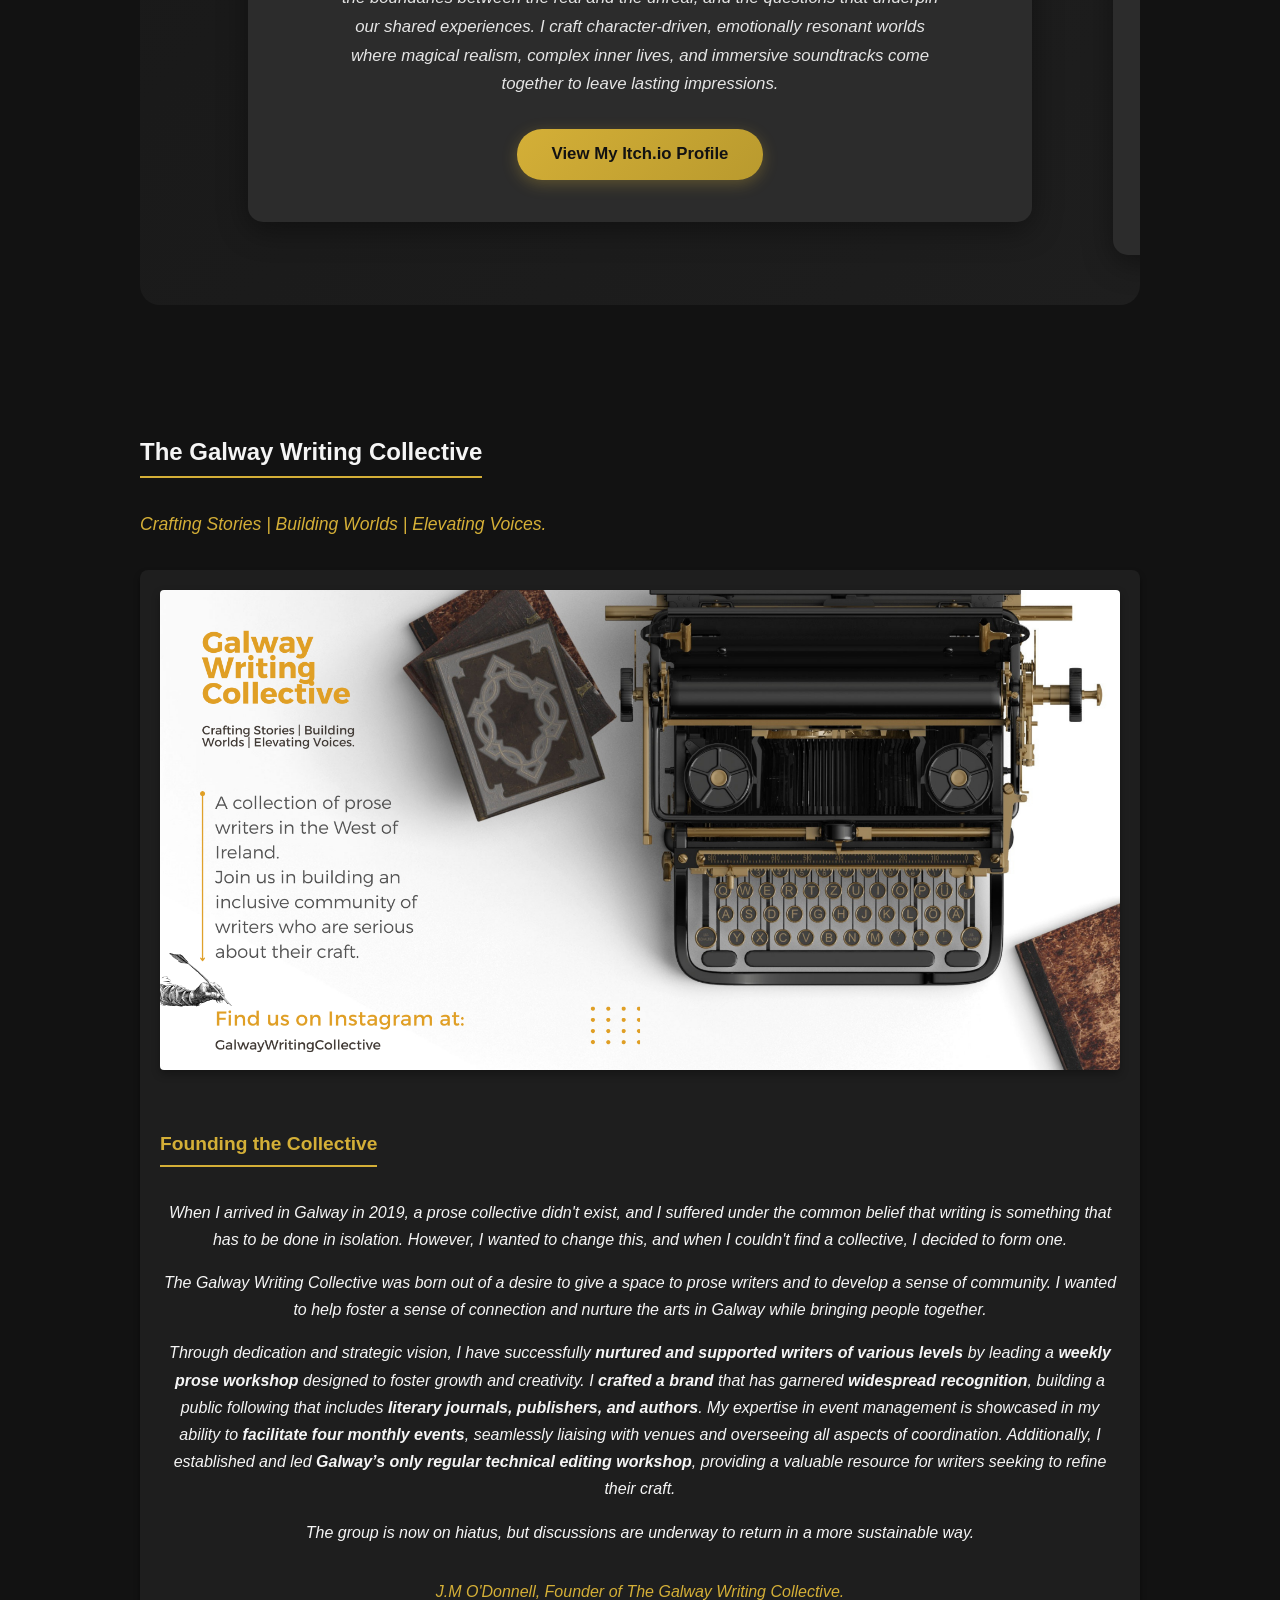
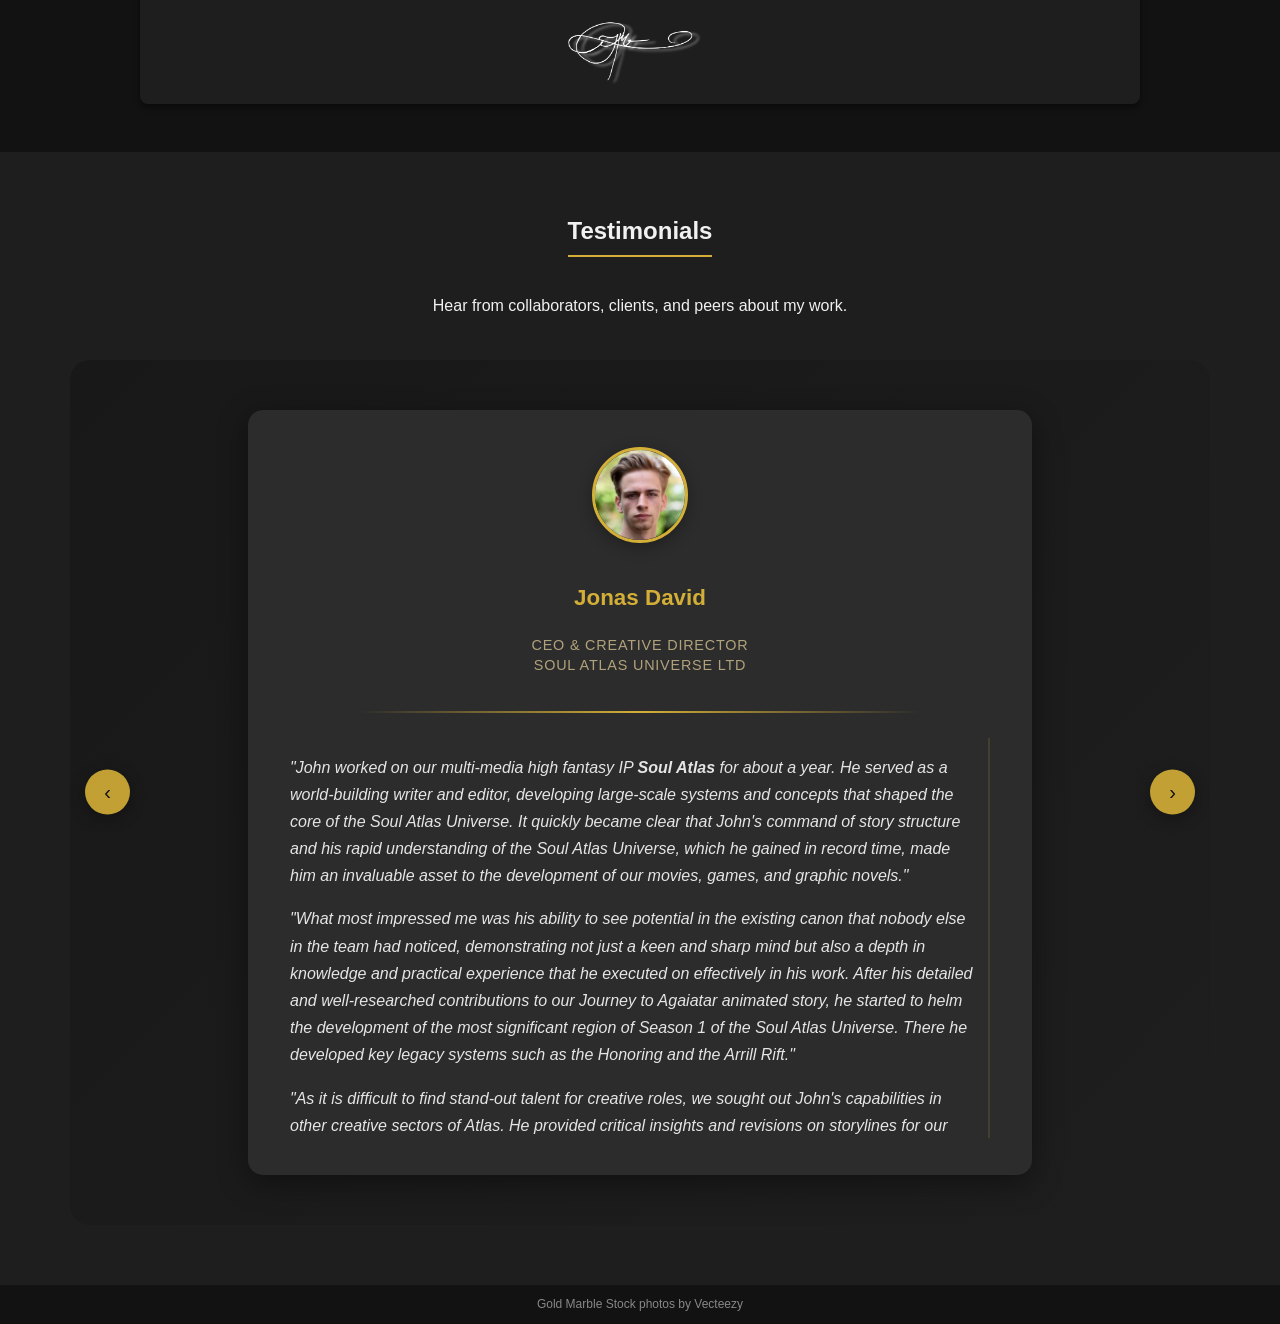
==== commit 58cc6926: "Update index.html" ====
--- a/index.html
+++ b/index.html
@@ -205,61 +205,84 @@
 
     <!-- Editorial Tab (Hidden by default) -->
 
+<!-- ====================================== -->
+<!-- REPLACE YOUR EDITORIAL SECTION WITH THIS HORIZONTAL CAROUSEL -->
+<!-- ====================================== -->
+
 <div id="editorial" style="display:none;">
-  <div class="editorial-container">
+  <div class="editorial-carousel-container">
     <div class="editorial-header">
       <h3>Published Works</h3>
       <p class="editorial-subtitle">— Featured articles and magazine contributions —</p>
     </div>
     
-    <div class="magazine-rack">
-      <!-- Publication 1 -->
-      <div class="publication-card">
-        <div class="publication-cover">
-          <!-- Use a screenshot of your PDF's first page as the cover image -->
-          <img src="Images/cafe" alt="Inspire Me Korea Feature" class="cover-image">
-          <div class="cover-overlay">
-            <span class="view-label">Click to Read</span>
+    <!-- Dots above carousel -->
+    <div class="editorial-dots" id="editorialDots"></div>
+    
+    <!-- Horizontal Carousel -->
+    <div class="editorial-carousel">
+      <div class="editorial-track" id="editorialTrack">
+        
+        <!-- Publication Slide 1 -->
+        <div class="editorial-slide">
+          <div class="editorial-pub-card">
+            <div class="pub-content-wrapper">
+              <div class="pub-preview">
+                <!-- If you have a cover image, use it. Otherwise, this creates a styled preview -->
+                <img src="Images/cafe" alt="Inspire Me Korea Feature" class="pub-cover-img">
+                <!-- If no image, remove img tag and it will show PDF icon -->
+              </div>
+              <div class="pub-details">
+                <h4 class="pub-title">Cultural Insights</h4>
+                <p class="pub-magazine">Inspire Me Korea</p>
+                <p class="pub-date">2020 June Issue</p>
+                <div class="pub-divider"></div>
+                <p class="pub-excerpt">
+                  The Cafe Aficionado's Guide to Seoul
+                </p>
+                <button class="view-pdf-btn" data-pdf="https://drive.google.com/file/d/1nbLS0eVukHPrJKzOXMxUZUkrJGcWK3Kp/preview">
+                  View Article
+                </button>
+              </div>
+            </div>
           </div>
         </div>
-        <div class="publication-info">
-          <h4 class="publication-title">Cultural Insights</h4>
-          <p class="publication-magazine">Inspire Me Korea</p>
-          <p class="publication-date">2023 Issue</p>
-          <p class="publication-excerpt">
-            The Cafe Aficionado's Guide to Seoul.
-          </p>
-          <button class="read-btn" onclick="openPDFModal('https://drive.google.com/file/d/1nbLS0eVukHPrJKzOXMxUZUkrJGcWK3Kp/view')">
-            Read Article
-          </button>
-        </div>
+        
+        <!-- Publication Slide 2 -->
+        <div class="editorial-slide">
+          <div class="editorial-pub-card">
+            <div class="pub-content-wrapper">
+              <div class="pub-preview">
+                <img src="Images/kpop.png" alt="Magazine Feature" class="pub-cover-img">
+              </div>
+              <div class="pub-details">
+                <h4 class="pub-title">Feature Article</h4>
+                <p class="pub-magazine">Inspire Me Korea</p>
+                <p class="pub-date">2020 Nov Issue</p>
+                <div class="pub-divider"></div>
+                <p class="pub-excerpt">
+                  A Deep Dive into Seoul's evolving folk, k-pop, and rock culture.
+                </p>
+                <button class="view-pdf-btn" data-pdf="https://drive.google.com/file/d/1iM7bk5YpftJVKg1hq2mKUd3YoQTS1yja/preview">
+                  View Article
+                </button>
+              </div>
+            </div>
+          </div>
+        </div> 
+        
+        <!-- Add more publication slides as needed -->
+        
       </div>
       
-      <!-- Publication 2 -->
-      <div class="publication-card">
-        <div class="publication-cover">
-          <img src="Images/kpop.png" alt="Magazine Feature" class="cover-image">
-          <div class="cover-overlay">
-            <span class="view-label">Click to Read</span>
-          </div>
-        </div>
-        <div class="publication-info">
-          <h4 class="publication-title">Feature Article</h4>
-          <p class="publication-magazine">Inspire Me Korea</p>
-          <p class="publication-date">2023 Issue</p>
-          <p class="publication-excerpt">
-            Exploring Beyond K-POP: A Deep Dive Into Seoul's Modern Music Scene.
-          </p>
-          <button class="read-btn" onclick="openPDFModal('https://drive.google.com/file/d/1iM7bk5YpftJVKg1hq2mKUd3YoQTS1yja/view')">
-            Read Article
-          </button>
-        </div>
-      </div>
-      
-      <!-- Add more publications as needed -->
+      <!-- Navigation arrows -->
+      <button class="editorial-nav prev" id="prevEditorial">‹</button>
+      <button class="editorial-nav next" id="nextEditorial">›</button>
     </div>
   </div>
 </div>
+
+
 
 
     
@@ -731,100 +754,162 @@
     });
   });
 
-  // ====================================
-// EDITORIAL PDF MODAL JAVASCRIPT
-// Add this to your script
 // ====================================
-
-// PDF Modal Functions
+// EDITORIAL CAROUSEL & PDF MODAL JAVASCRIPT
+// Add this to your script inside DOMContentLoaded
+// ====================================
+
+// EDITORIAL CAROUSEL
+const editorialTrack = document.getElementById('editorialTrack');
+const prevEditorialBtn = document.getElementById('prevEditorial');
+const nextEditorialBtn = document.getElementById('nextEditorial');
+const editorialDotsContainer = document.getElementById('editorialDots');
+
+if (editorialTrack && prevEditorialBtn && nextEditorialBtn && editorialDotsContainer) {
+  let currentEditorialSlide = 0;
+  let isEditorialTransitioning = false;
+  const totalEditorialSlides = document.querySelectorAll('.editorial-slide').length;
+
+  // Clear and create dots
+  editorialDotsContainer.innerHTML = '';
+  
+  for (let i = 0; i < totalEditorialSlides; i++) {
+    const dot = document.createElement('div');
+    dot.classList.add('dot');
+    if (i === 0) dot.classList.add('active');
+    dot.addEventListener('click', function() {
+      if (!isEditorialTransitioning) {
+        goToEditorialSlide(i);
+      }
+    });
+    editorialDotsContainer.appendChild(dot);
+  }
+
+  const editorialDots = editorialDotsContainer.querySelectorAll('.dot');
+
+  function updateEditorialPosition() {
+    if (isEditorialTransitioning) return;
+    
+    isEditorialTransitioning = true;
+    const offset = -currentEditorialSlide * 100;
+    editorialTrack.style.transform = `translateX(${offset}%)`;
+    
+    // Update dots
+    editorialDots.forEach(function(dot, index) {
+      if (index === currentEditorialSlide) {
+        dot.classList.add('active');
+      } else {
+        dot.classList.remove('active');
+      }
+    });
+    
+    setTimeout(() => {
+      isEditorialTransitioning = false;
+    }, 600);
+  }
+
+  function goToEditorialSlide(index) {
+    if (isEditorialTransitioning || index === currentEditorialSlide) return;
+    currentEditorialSlide = index;
+    updateEditorialPosition();
+  }
+
+  // Previous button
+  prevEditorialBtn.addEventListener('click', function() {
+    if (isEditorialTransitioning) return;
+    
+    if (currentEditorialSlide > 0) {
+      currentEditorialSlide--;
+    } else {
+      currentEditorialSlide = totalEditorialSlides - 1;
+    }
+    updateEditorialPosition();
+  });
+
+  // Next button
+  nextEditorialBtn.addEventListener('click', function() {
+    if (isEditorialTransitioning) return;
+    
+    if (currentEditorialSlide < totalEditorialSlides - 1) {
+      currentEditorialSlide++;
+    } else {
+      currentEditorialSlide = 0;
+    }
+    updateEditorialPosition();
+  });
+}
+
+// PDF MODAL FUNCTIONALITY
+const pdfModal = document.getElementById('pdfModal');
+const pdfViewer = document.getElementById('pdfViewer');
+const pdfExternalLink = document.getElementById('pdfExternalLink');
+const closePdfBtn = document.getElementById('closePdfBtn');
+
+// Function to open PDF modal
 function openPDFModal(pdfUrl) {
-  const modal = document.getElementById('pdfModal');
-  const viewer = document.getElementById('pdfViewer');
-  const externalLink = document.getElementById('pdfExternalLink');
-  
-  // Set the PDF URL
-  viewer.src = pdfUrl;
-  
-  // Set external link (convert preview URL to view URL if needed)
-  const viewUrl = pdfUrl.replace('/preview', '/view');
-  externalLink.href = viewUrl;
-  
-  // Show modal
-  modal.classList.add('active');
-  
-  // Prevent body scroll when modal is open
-  document.body.style.overflow = 'hidden';
+  if (pdfModal && pdfViewer && pdfExternalLink) {
+    // Set the PDF URL in iframe
+    pdfViewer.src = pdfUrl;
+    
+    // Set external link (convert preview to view URL)
+    const viewUrl = pdfUrl.replace('/preview', '/view');
+    pdfExternalLink.href = viewUrl;
+    
+    // Show modal
+    pdfModal.classList.add('active');
+    
+    // Prevent body scroll
+    document.body.style.overflow = 'hidden';
+  }
 }
 
+// Function to close PDF modal
 function closePDFModal() {
-  const modal = document.getElementById('pdfModal');
-  const viewer = document.getElementById('pdfViewer');
-  
-  // Hide modal
-  modal.classList.remove('active');
-  
-  // Clear iframe source
-  viewer.src = '';
-  
-  // Restore body scroll
-  document.body.style.overflow = 'auto';
+  if (pdfModal && pdfViewer) {
+    // Hide modal
+    pdfModal.classList.remove('active');
+    
+    // Clear iframe
+    pdfViewer.src = '';
+    
+    // Restore body scroll
+    document.body.style.overflow = 'auto';
+  }
 }
 
-// Close modal when clicking outside
-document.addEventListener('DOMContentLoaded', function() {
-  const modal = document.getElementById('pdfModal');
-  
-  if (modal) {
-    modal.addEventListener('click', function(e) {
-      if (e.target === modal) {
+
+  // Attach to all view PDF buttons
+  const viewPdfButtons = document.querySelectorAll('.view-pdf-btn');
+  viewPdfButtons.forEach(button => {
+    button.addEventListener('click', function() {
+      const pdfUrl = this.getAttribute('data-pdf');
+      if (pdfUrl) {
+        openPDFModal(pdfUrl);
+      }
+    });
+  });
+  
+  // Close button handler
+  if (closePdfBtn) {
+    closePdfBtn.addEventListener('click', closePDFModal);
+  }
+  
+  // Click outside modal to close
+  if (pdfModal) {
+    pdfModal.addEventListener('click', function(e) {
+      if (e.target === pdfModal) {
         closePDFModal();
       }
     });
-    
-    // Close modal with Escape key
-    document.addEventListener('keydown', function(e) {
-      if (e.key === 'Escape' && modal.classList.contains('active')) {
-        closePDFModal();
-      }
-    });
-  }
-  
-  // Alternative: Add click handlers to all publication cards
-  const publicationCards = document.querySelectorAll('.publication-card');
-  publicationCards.forEach(card => {
-    const readBtn = card.querySelector('.read-btn');
-    if (readBtn) {
-      // Prevent card click when clicking the button
-      readBtn.addEventListener('click', function(e) {
-        e.stopPropagation();
-      });
-    }
-    
-    // Optional: Make entire card clickable (not just the button)
-    card.addEventListener('click', function() {
-      const pdfUrl = this.dataset.pdf;
-      if (pdfUrl && !event.target.classList.contains('read-btn')) {
-        openPDFModal(pdfUrl);
-      }
-    });
+  }
+  
+  // Escape key to close modal
+  document.addEventListener('keydown', function(e) {
+    if (e.key === 'Escape' && pdfModal && pdfModal.classList.contains('active')) {
+      closePDFModal();
+    }
   });
 });
-
-// Optional: Add loading indicator for PDFs
-function addPDFLoadingIndicator() {
-  const viewer = document.getElementById('pdfViewer');
-  if (viewer) {
-    viewer.addEventListener('load', function() {
-      // Remove loading class when PDF loads
-      this.classList.remove('loading');
-    });
-    
-    viewer.addEventListener('loadstart', function() {
-      // Add loading class when PDF starts loading
-      this.classList.add('loading');
-    });
-  }
-}
   
 // ====================================
 // TESTIMONIALS CAROUSEL - NO AUTO-ROTATION
@@ -1098,35 +1183,63 @@
 });
 </script>
 
+<!-- PDF Modal - ADD THIS RIGHT HERE, BEFORE </body> -->
+<div id="pdfModal" class="pdf-modal">
+  <div class="pdf-modal-content">
+    <div class="pdf-modal-header">
+      <h3 id="pdfTitle">Article Viewer</h3>
+      <button class="close-modal" id="closePdfBtn">×</button>
+    </div>
+    <div class="pdf-viewer-container">
+      <iframe id="pdfViewer" src="" frameborder="0"></iframe>
+    </div>
+    <div class="pdf-modal-footer">
+      <a id="pdfExternalLink" href="" target="_blank" class="external-link-btn">
+        Open in New Tab ↗
+      </a>
+    </div>
+  </div>
+</div>
+
 </body>
 </html>
-
-
-
-
-
-
-
-
-
-
-
-
-
-
-
-
-
-
-
-
-
-
-
-
-
-
-
-
-
-
+  
+
+</body>
+</html>
+
+
+
+
+
+
+
+
+
+
+
+
+
+
+
+
+
+
+
+
+
+
+
+
+
+
+
+
+
+
+
+
+
+
+
+
--- a/styles.css
+++ b/styles.css
@@ -1383,24 +1383,22 @@
 }
 
 /* ====================================== */
-/* EDITORIAL CLEAN REDESIGN - REPLACE PREVIOUS EDITORIAL STYLES WITH THIS */
+/* EDITORIAL HORIZONTAL CAROUSEL STYLES */
 /* ====================================== */
 
 #editorial {
-  display: none; /* Hidden by default, shown by tab */
-  overflow: hidden; /* Prevent overflow into next section */
-  position: relative;
-}
-
-.editorial-container {
-  max-width: 1200px;
+  display: none; /* Hidden by default */
+}
+
+.editorial-carousel-container {
+  max-width: 1000px;
   margin: 0 auto;
   padding: 20px;
 }
 
 .editorial-header {
   text-align: center;
-  margin-bottom: 40px;
+  margin-bottom: 20px;
 }
 
 .editorial-header h3 {
@@ -1436,162 +1434,213 @@
   right: 0;
 }
 
-/* Clean Grid Layout */
-.magazine-rack {
-  display: grid;
-  grid-template-columns: repeat(auto-fit, minmax(300px, 1fr));
+/* Dots */
+.editorial-dots {
+  display: flex;
+  justify-content: center;
+  gap: 15px;
+  margin-bottom: 25px;
+  margin-top: 15px;
+}
+
+.editorial-dots .dot {
+  width: 12px;
+  height: 12px;
+  border-radius: 50%;
+  background: rgba(212, 175, 55, 0.3);
+  border: 2px solid #d4af37;
+  cursor: pointer;
+  transition: all 0.3s;
+}
+
+.editorial-dots .dot.active {
+  background: #d4af37;
+  transform: scale(1.3);
+  box-shadow: 0 0 10px rgba(212, 175, 55, 0.4);
+}
+
+.editorial-dots .dot:hover {
+  background: rgba(212, 175, 55, 0.6);
+}
+
+/* Carousel Container */
+.editorial-carousel {
+  position: relative;
+  overflow: hidden;
+  border-radius: 20px;
+  background: linear-gradient(135deg, #181818, #1e1e1e);
+  padding: 50px 70px;
+  margin: 0 auto;
+}
+
+.editorial-track {
+  display: flex;
+  transition: transform 0.6s cubic-bezier(0.4, 0, 0.2, 1);
+  align-items: stretch;
+}
+
+.editorial-slide {
+  min-width: 100%;
+  display: flex;
+  justify-content: center;
+  align-items: center;
+  padding: 0;
+  flex-shrink: 0;
+}
+
+/* Publication Card */
+.editorial-pub-card {
+  background-color: #2c2c2c;
+  padding: 30px;
+  border-radius: 15px;
+  box-shadow: 0 8px 30px rgba(0,0,0,0.4);
+  width: 90%;
+  max-width: 750px;
+  border: 2px solid transparent;
+  transition: all 0.3s;
+  margin: 0 auto;
+}
+
+.editorial-pub-card:hover {
+  box-shadow: 0 0 40px 15px rgba(255,215,0,0.3);
+  border-color: #ffd700;
+  transform: scale(1.02);
+}
+
+.pub-content-wrapper {
+  display: flex;
   gap: 30px;
-  margin-bottom: 40px; /* Ensure space before next section */
-}
-
-/* Clean Publication Cards - No 3D Effect */
-.publication-card {
-  position: relative;
-  background: linear-gradient(135deg, #1e1e1e, #181818);
-  border-radius: 12px;
-  overflow: hidden; /* Keep content contained */
-  transition: all 0.3s ease;
-  cursor: pointer;
-  border: 2px solid transparent;
-  box-shadow: 0 4px 15px rgba(0,0,0,0.4);
-  display: flex;
-  flex-direction: column;
-}
-
-.publication-card:hover {
-  transform: translateY(-5px); /* Simple lift, no rotation */
-  box-shadow: 0 0 30px 10px rgba(212, 175, 55, 0.2);
-  border-color: #d4af37;
-}
-
-/* Cover Section - Cleaner Design */
-.publication-cover {
-  position: relative;
-  width: 100%;
-  height: 250px;
-  background: #2c2c2c;
+  align-items: center;
+}
+
+/* Preview Section */
+.pub-preview {
+  flex: 0 0 200px;
+  height: 260px;
+  background: linear-gradient(135deg, #2c2c2c, #383838);
+  border-radius: 10px;
+  display: flex;
+  align-items: center;
+  justify-content: center;
   overflow: hidden;
-  border-bottom: 2px solid rgba(212, 175, 55, 0.2);
-}
-
-.cover-image {
+  border: 2px solid rgba(212, 175, 55, 0.2);
+  box-shadow: 0 4px 15px rgba(0,0,0,0.3);
+}
+
+.pub-cover-img {
   width: 100%;
   height: 100%;
   object-fit: cover;
-  transition: transform 0.3s;
-}
-
-.publication-card:hover .cover-image {
-  transform: scale(1.05);
-}
-
-/* Placeholder if no image */
-.publication-cover:not(:has(.cover-image)) {
-  background: linear-gradient(135deg, #2c2c2c, #383838);
-  display: flex;
-  align-items: center;
-  justify-content: center;
-}
-
-.publication-cover:not(:has(.cover-image))::after {
+}
+
+/* If no image, show PDF icon */
+.pub-preview:not(:has(.pub-cover-img))::after {
   content: "📄";
-  font-size: 50px;
+  font-size: 60px;
   opacity: 0.3;
 }
 
-/* Cover Overlay - Simplified */
-.cover-overlay {
-  position: absolute;
-  top: 0;
-  left: 0;
-  right: 0;
-  bottom: 0;
-  background: linear-gradient(180deg, rgba(0,0,0,0.1) 0%, rgba(0,0,0,0.8) 100%);
-  display: flex;
-  align-items: flex-end;
-  justify-content: center;
-  padding: 15px;
-  opacity: 0;
-  transition: opacity 0.3s;
-}
-
-.publication-card:hover .cover-overlay {
-  opacity: 1;
-}
-
-.view-label {
+/* Details Section */
+.pub-details {
+  flex: 1;
+  display: flex;
+  flex-direction: column;
+}
+
+.pub-title {
   color: #d4af37;
-  font-weight: bold;
-  font-size: 1em;
-  text-transform: uppercase;
-  letter-spacing: 1px;
-}
-
-/* Publication Info - Contained within card */
-.publication-info {
-  padding: 20px;
-  text-align: center;
-  flex-grow: 1;
-  display: flex;
-  flex-direction: column;
-  justify-content: space-between;
-}
-
-.publication-title {
-  color: #d4af37;
-  font-size: 1.3em;
+  font-size: 1.6em;
   margin-bottom: 8px;
   font-weight: 700;
 }
 
-.publication-magazine {
+.pub-magazine {
   color: #f1f1f1;
-  font-size: 1em;
-  margin-bottom: 5px;
+  font-size: 1.1em;
   font-weight: 500;
   text-transform: uppercase;
   letter-spacing: 0.5px;
-}
-
-.publication-date {
+  margin-bottom: 5px;
+}
+
+.pub-date {
   color: #888;
-  font-size: 0.9em;
+  font-size: 0.95em;
   font-style: italic;
   margin-bottom: 15px;
 }
 
-/* Excerpt - Always visible */
-.publication-excerpt {
+.pub-divider {
+  width: 100%;
+  height: 2px;
+  background: linear-gradient(90deg, transparent, #d4af37, transparent);
+  margin: 15px 0 20px 0;
+}
+
+.pub-excerpt {
   color: #e5e5e5;
-  font-size: 0.95em;
-  line-height: 1.5;
-  margin-bottom: 20px;
+  font-size: 1.05em;
+  line-height: 1.6;
+  margin-bottom: 25px;
   font-style: italic;
-  padding: 15px 0;
-  border-top: 1px solid rgba(212, 175, 55, 0.2);
-}
-
-/* Read Button - Always visible */
-.read-btn {
+}
+
+.view-pdf-btn {
   background: linear-gradient(135deg, #d4af37, #b99a2e);
   color: #121212;
-  padding: 10px 25px;
+  padding: 12px 35px;
   border: none;
-  border-radius: 20px;
+  border-radius: 25px;
   font-weight: bold;
   cursor: pointer;
   transition: all 0.3s;
-  font-size: 1em;
-  align-self: center;
-}
-
-.read-btn:hover {
+  font-size: 1.05em;
+  align-self: flex-start;
+  box-shadow: 0 4px 15px rgba(212, 175, 55, 0.3);
+}
+
+.view-pdf-btn:hover {
   background: linear-gradient(135deg, #ffd700, #d4af37);
   transform: scale(1.05);
-  box-shadow: 0 5px 20px rgba(212, 175, 55, 0.4);
-}
-
-/* PDF Modal - Keep as is, it works well */
+  box-shadow: 0 6px 25px rgba(212, 175, 55, 0.5);
+}
+
+/* Navigation Arrows */
+.editorial-nav {
+  position: absolute;
+  top: 50%;
+  transform: translateY(-50%);
+  background: rgba(212, 175, 55, 0.9);
+  color: #121212;
+  border: none;
+  width: 45px;
+  height: 45px;
+  border-radius: 50%;
+  font-size: 20px;
+  cursor: pointer;
+  transition: all 0.3s;
+  display: flex;
+  align-items: center;
+  justify-content: center;
+  z-index: 100;
+  box-shadow: 0 4px 15px rgba(0,0,0,0.3);
+}
+
+.editorial-nav:hover {
+  background: #ffd700;
+  transform: translateY(-50%) scale(1.1);
+  box-shadow: 0 6px 20px rgba(212, 175, 55, 0.5);
+}
+
+.editorial-nav.prev {
+  left: 15px;
+}
+
+.editorial-nav.next {
+  right: 15px;
+}
+
+/* PDF Modal (keep existing styles) */
 .pdf-modal {
   display: none;
   position: fixed;
@@ -1601,18 +1650,12 @@
   height: 100%;
   background: rgba(0,0,0,0.9);
   z-index: 1000;
-  animation: fadeIn 0.3s;
 }
 
 .pdf-modal.active {
   display: flex;
   align-items: center;
   justify-content: center;
-}
-
-@keyframes fadeIn {
-  from { opacity: 0; }
-  to { opacity: 1; }
 }
 
 .pdf-modal-content {
@@ -1625,18 +1668,12 @@
   flex-direction: column;
   box-shadow: 0 20px 60px rgba(0,0,0,0.8);
   border: 2px solid #d4af37;
-  animation: slideUp 0.3s;
-}
-
-@keyframes slideUp {
-  from { 
-    transform: translateY(50px);
-    opacity: 0;
-  }
-  to {
-    transform: translateY(0);
-    opacity: 1;
-  }
+  animation: fadeIn 0.3s;
+}
+
+@keyframes fadeIn {
+  from { opacity: 0; transform: scale(0.95); }
+  to { opacity: 1; transform: scale(1); }
 }
 
 .pdf-modal-header {
@@ -1684,6 +1721,7 @@
   height: 100%;
   border-radius: 8px;
   border: 1px solid rgba(212, 175, 55, 0.2);
+  background: #fff;
 }
 
 .pdf-modal-footer {
@@ -1710,13 +1748,41 @@
 
 /* Responsive */
 @media (max-width: 768px) {
-  .magazine-rack {
-    grid-template-columns: 1fr;
-    gap: 20px;
-  }
-  
-  .pdf-modal-content {
-    width: 95%;
-    height: 90vh;
-  }
-}
+  .editorial-carousel {
+    padding: 40px 50px;
+  }
+  
+  .pub-content-wrapper {
+    flex-direction: column;
+    text-align: center;
+  }
+  
+  .pub-preview {
+    flex: none;
+    width: 100%;
+    max-width: 200px;
+    margin: 0 auto;
+  }
+  
+  .pub-details {
+    align-items: center;
+  }
+  
+  .view-pdf-btn {
+    align-self: center;
+  }
+  
+  .editorial-nav {
+    width: 35px;
+    height: 35px;
+    font-size: 16px;
+  }
+  
+  .editorial-nav.prev {
+    left: 5px;
+  }
+  
+  .editorial-nav.next {
+    right: 5px;
+  }
+}
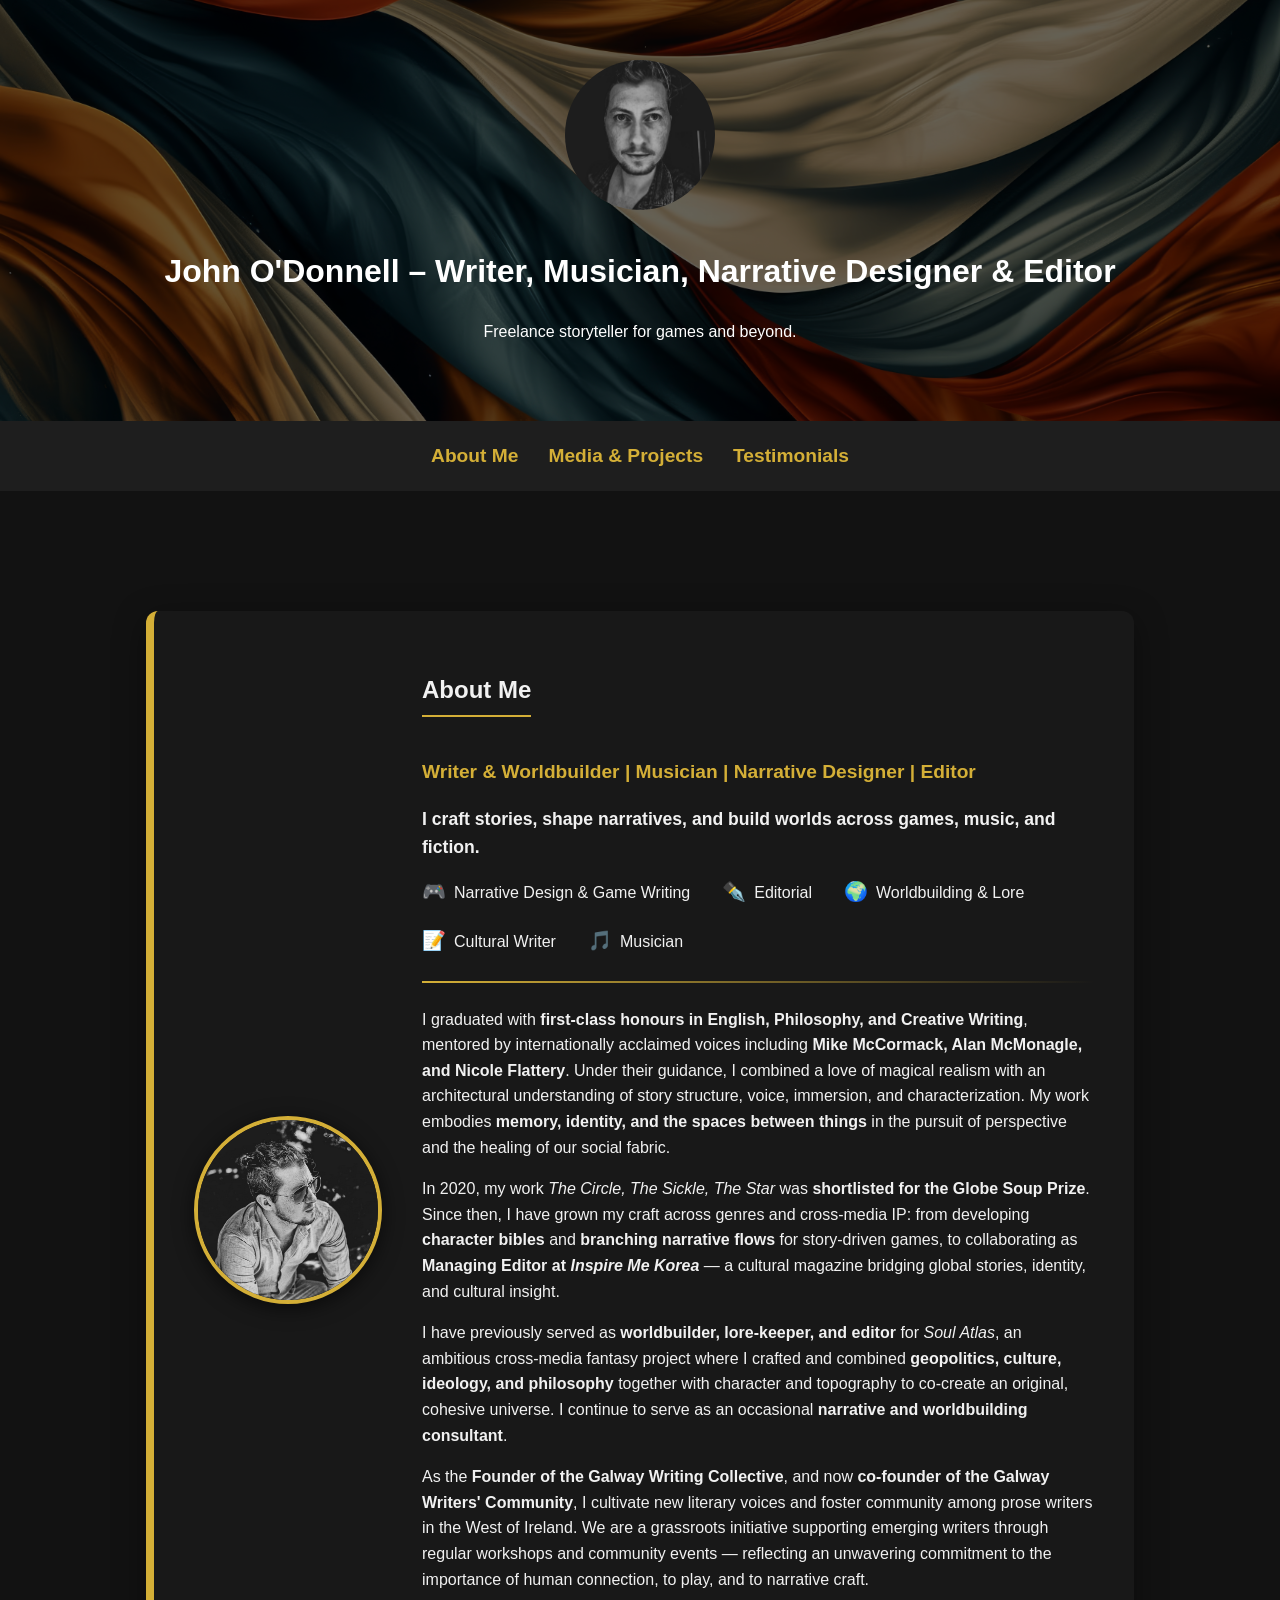
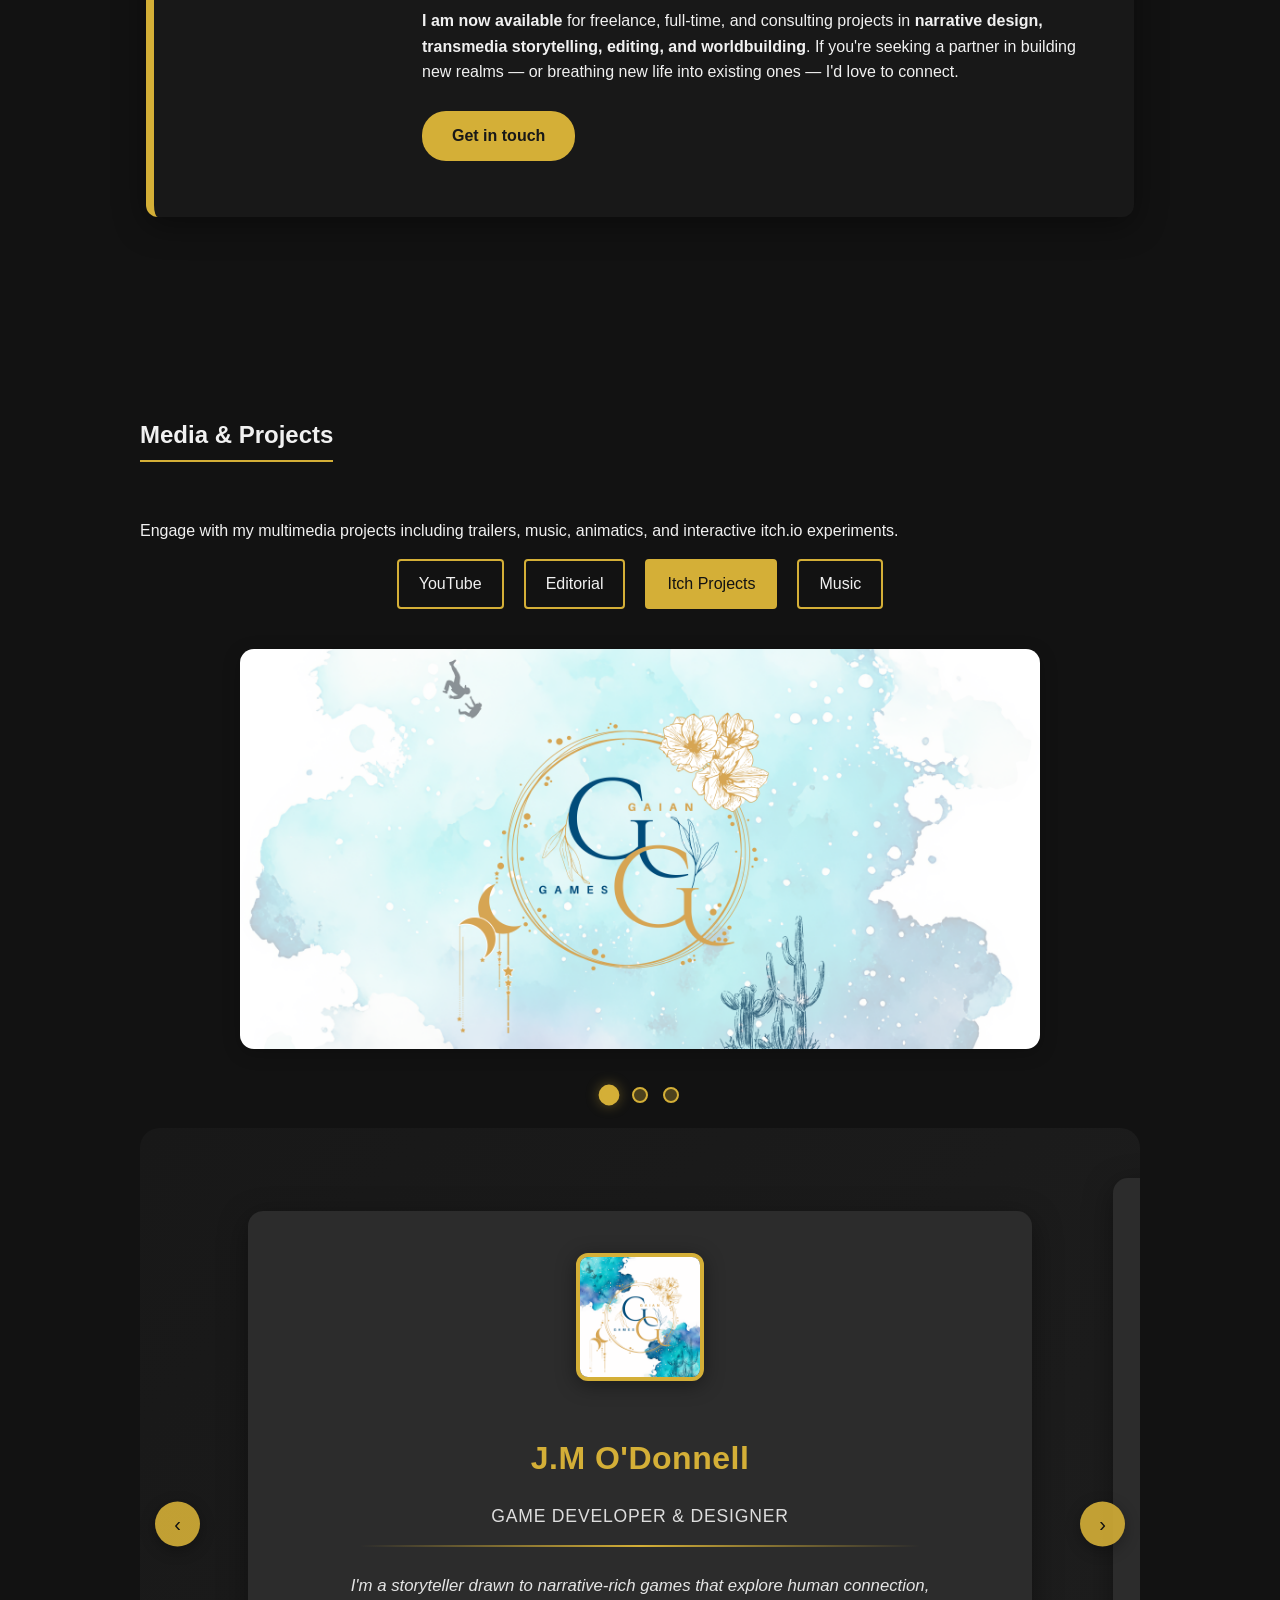
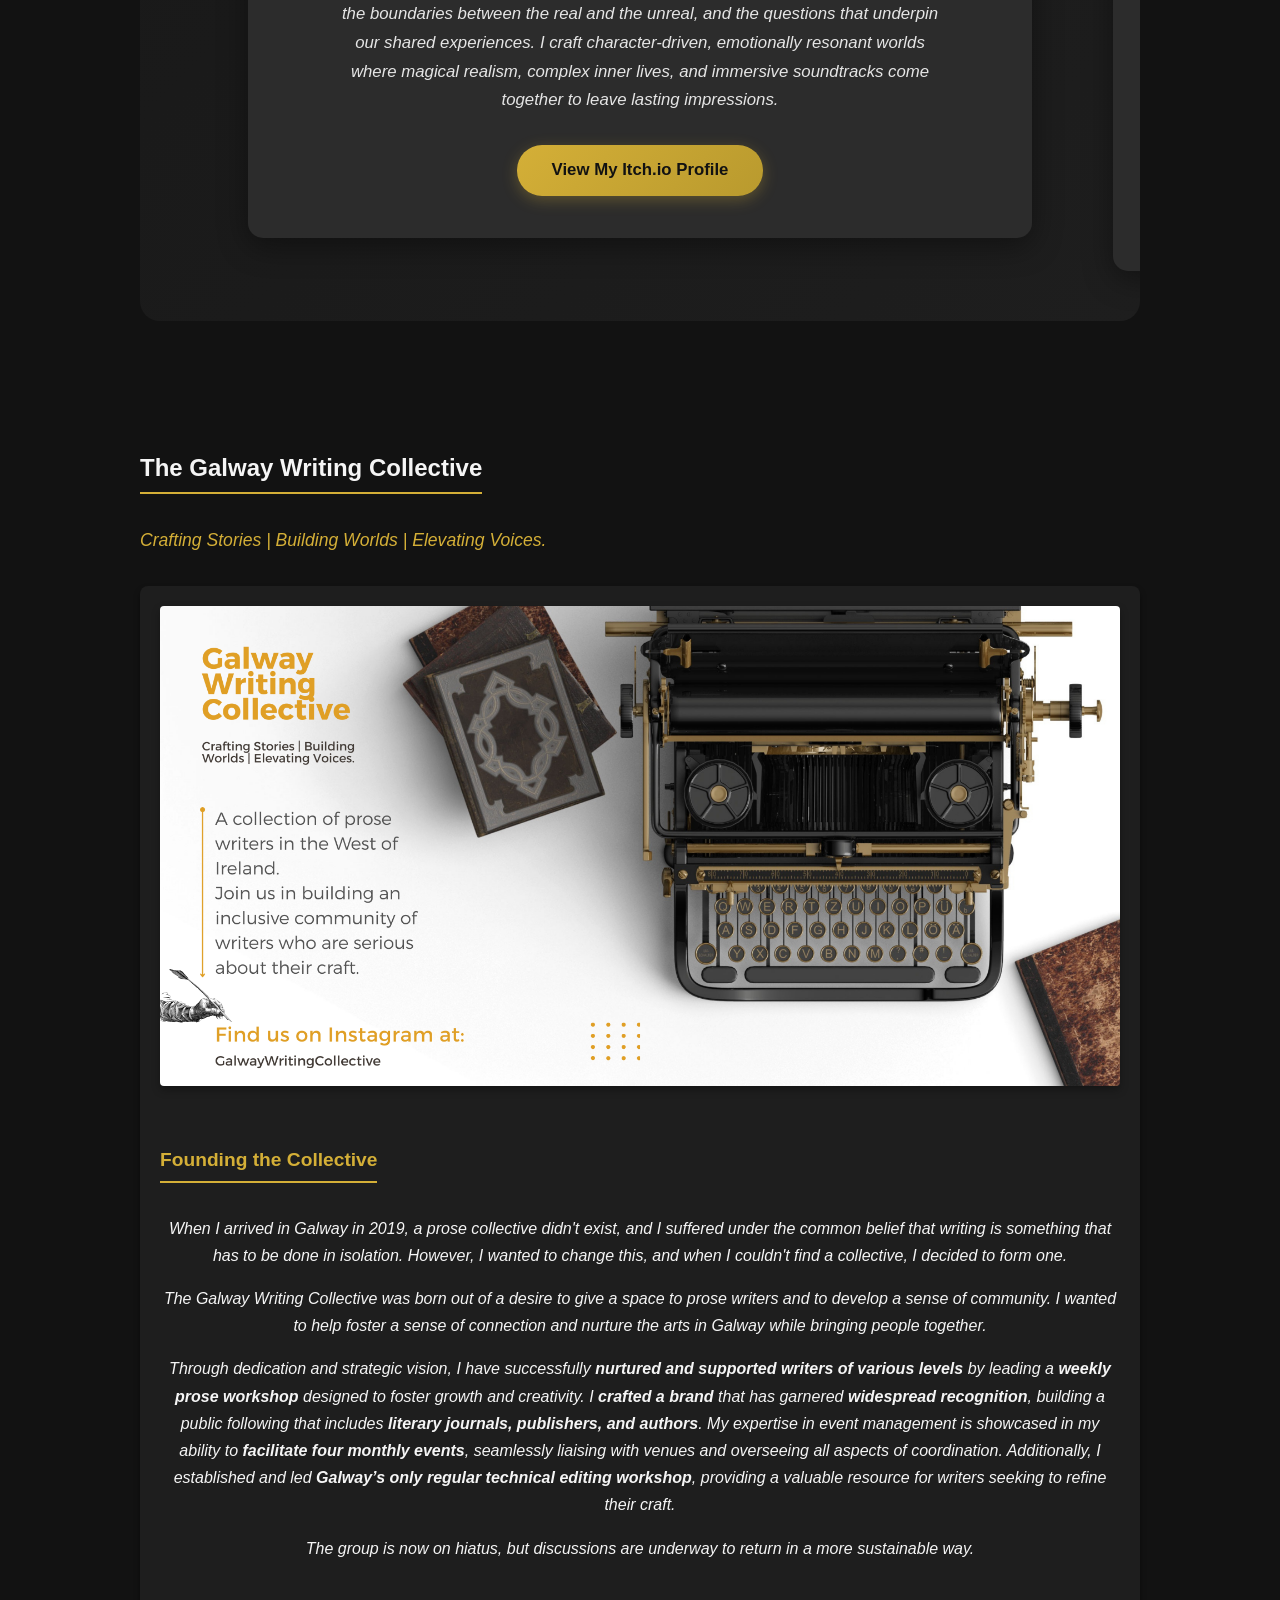
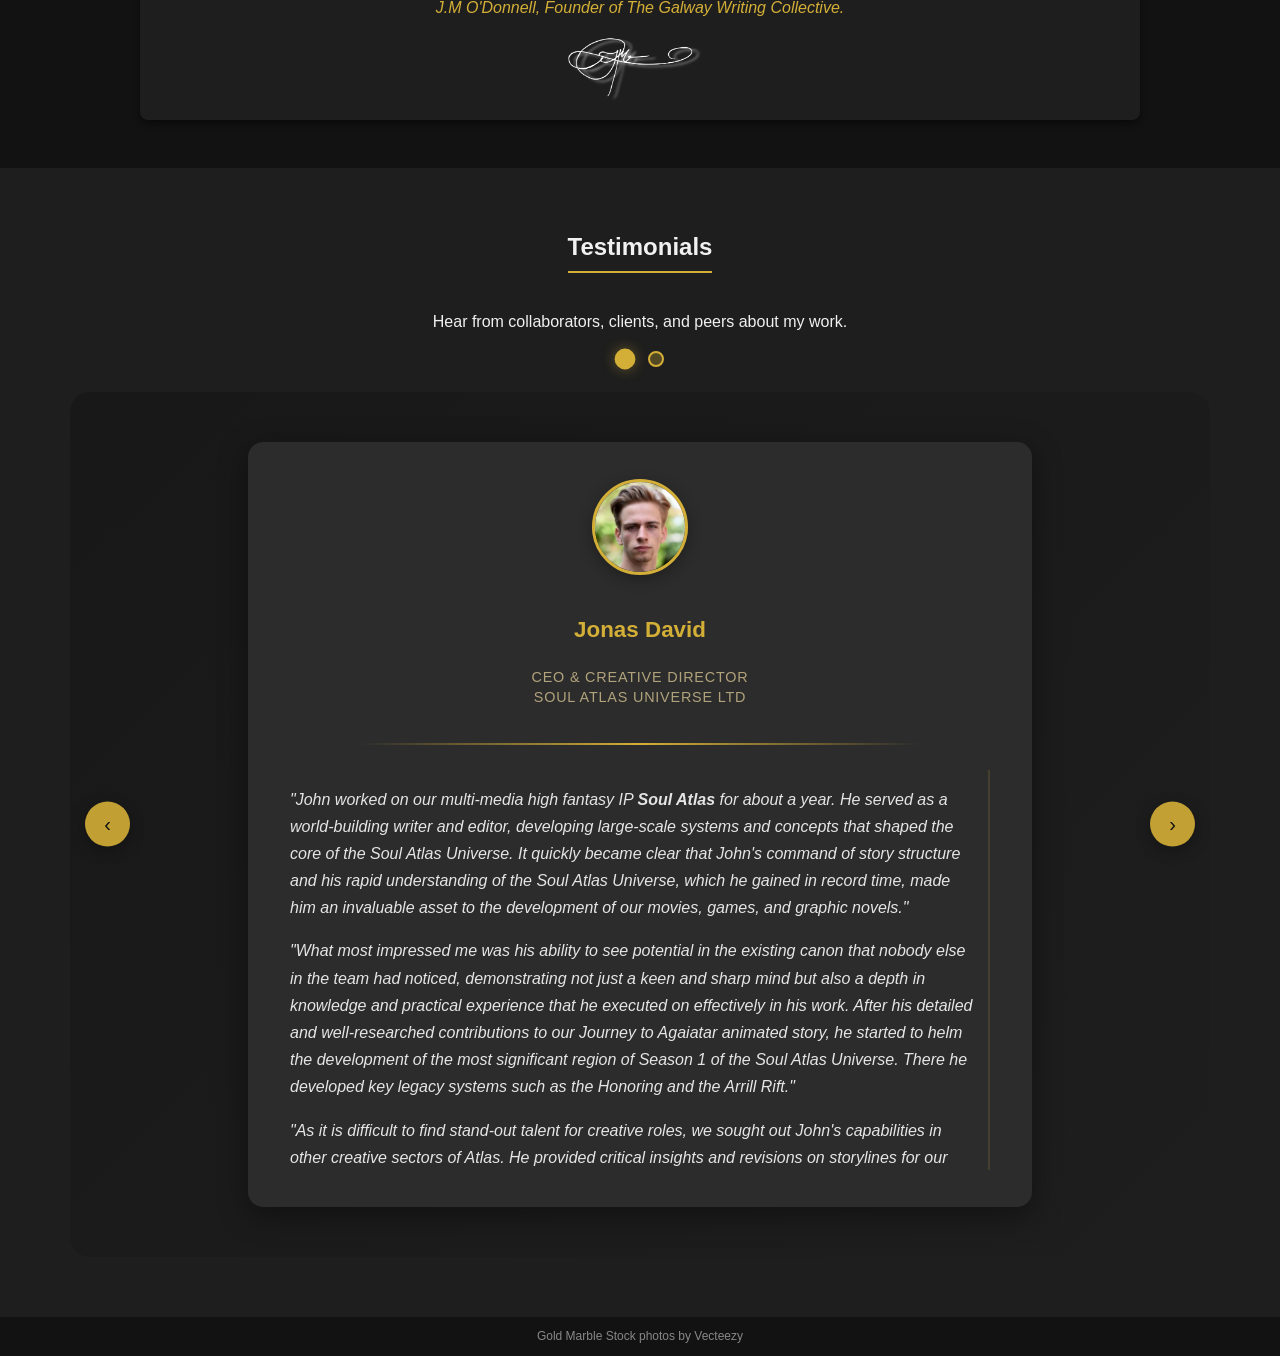
==== commit c4a2537d: "Update index.html" ====
--- a/index.html
+++ b/index.html
@@ -909,7 +909,6 @@
       closePDFModal();
     }
   });
-});
   
 // ====================================
 // TESTIMONIALS CAROUSEL - NO AUTO-ROTATION
@@ -1203,43 +1202,40 @@
 
 </body>
 </html>
-  
-
-</body>
-</html>
-
-
-
-
-
-
-
-
-
-
-
-
-
-
-
-
-
-
-
-
-
-
-
-
-
-
-
-
-
-
-
-
-
-
-
-
+
+
+
+
+
+
+
+
+
+
+
+
+
+
+
+
+
+
+
+
+
+
+
+
+
+
+
+
+
+
+
+
+
+
+
+
+
